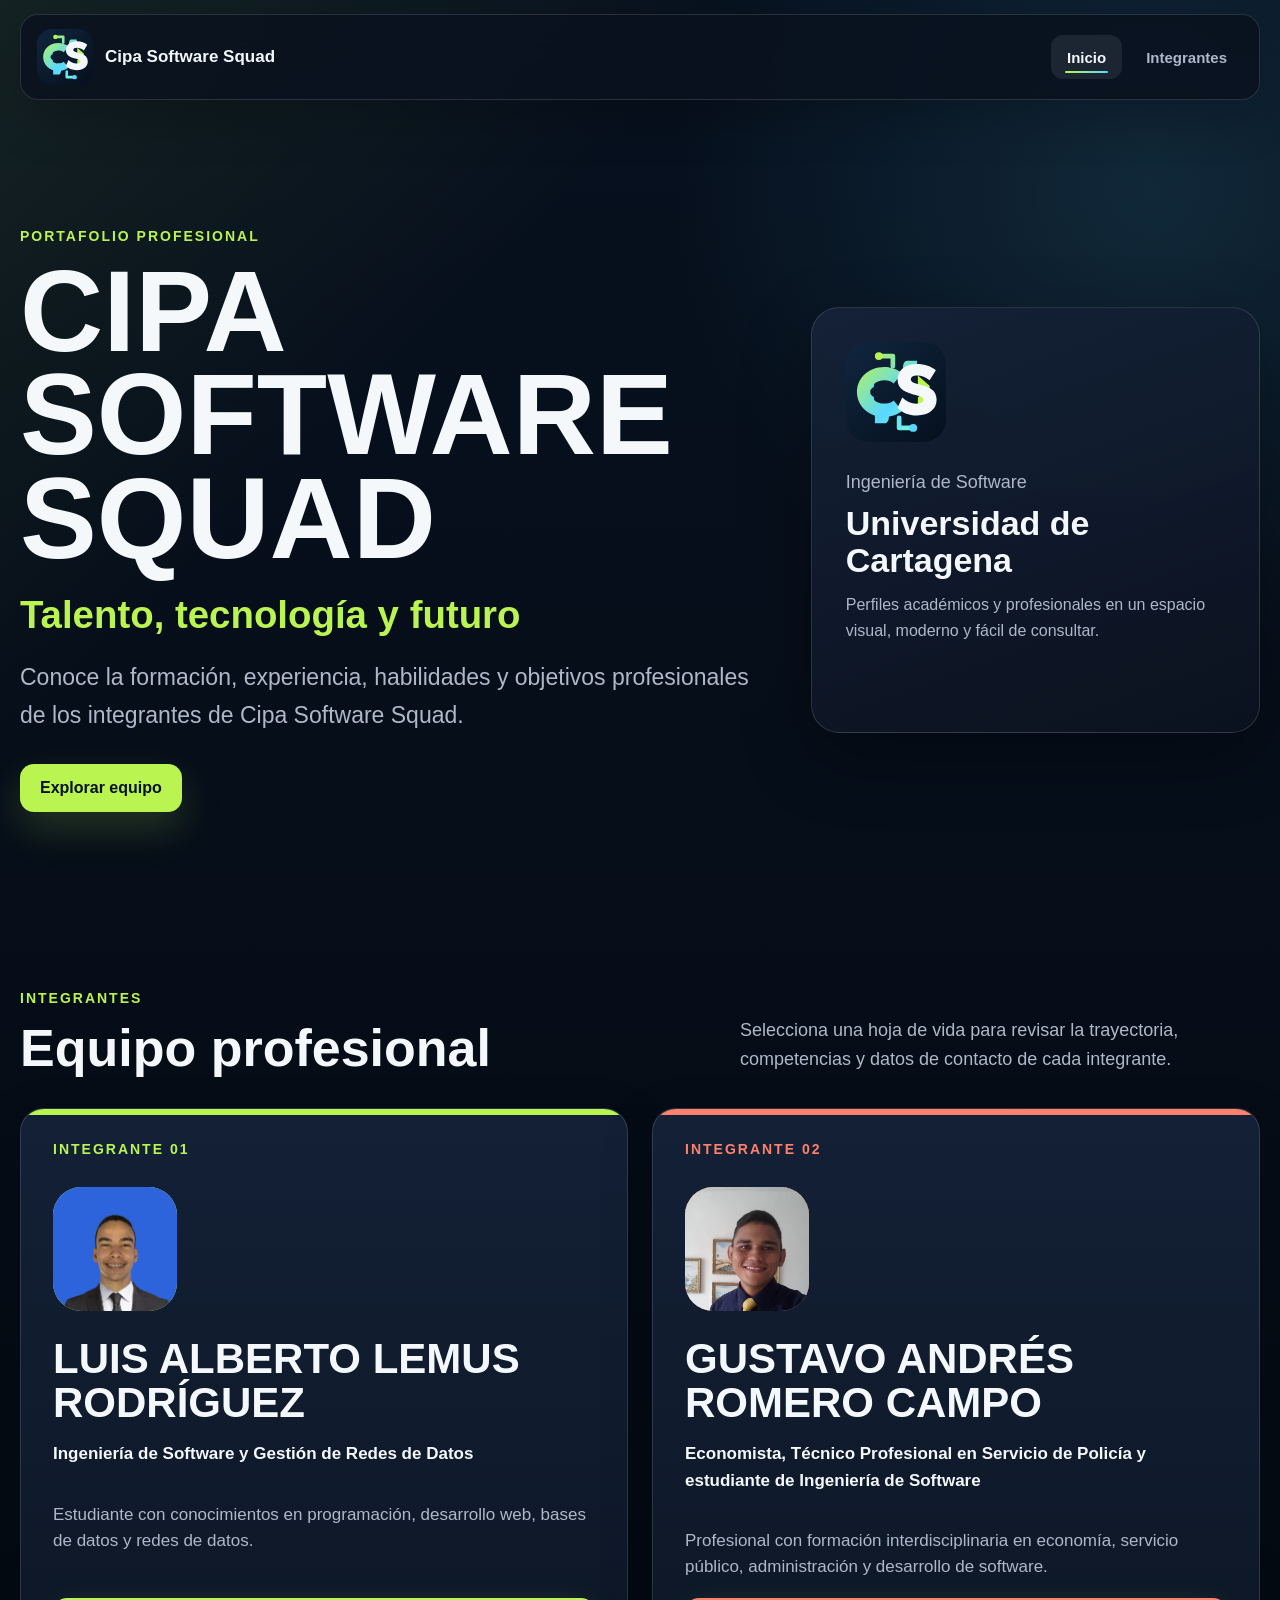
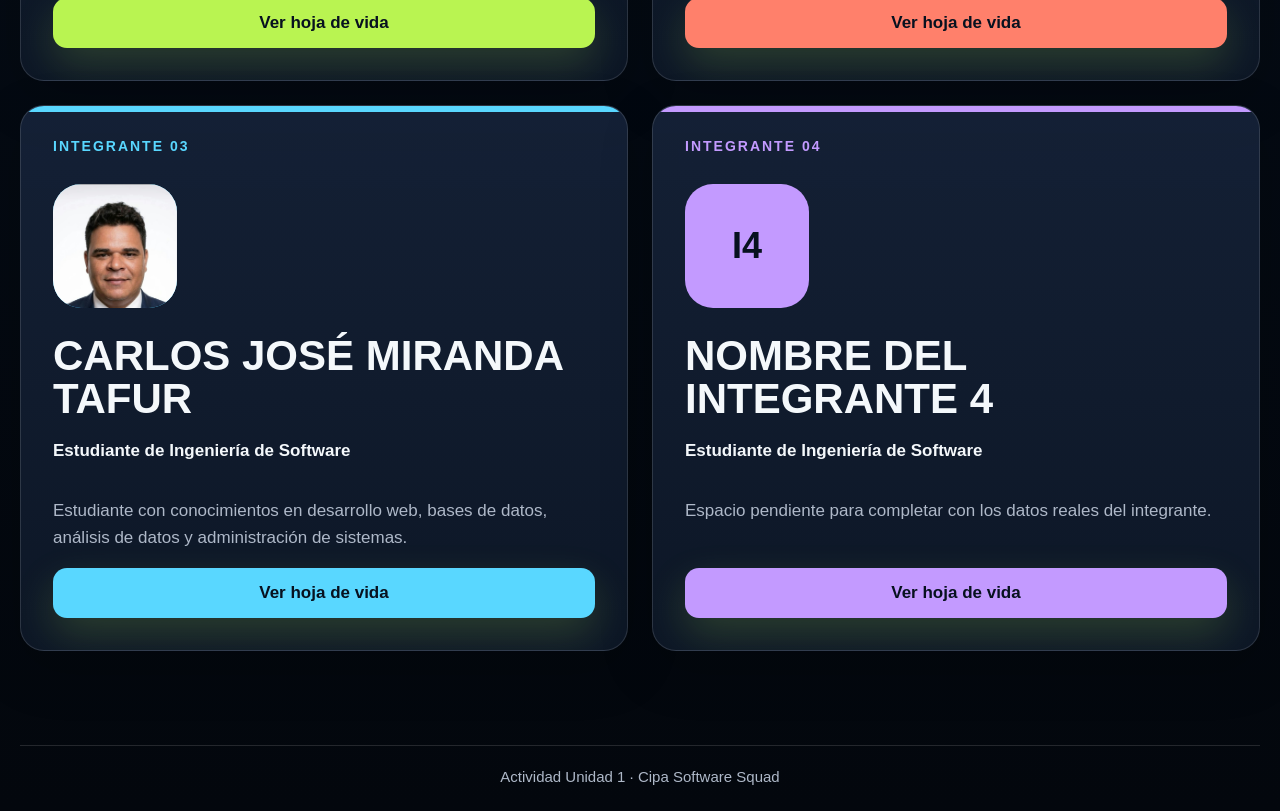
==== static-template/index.html @ 68f8f213 "Add files via upload" ====
<!DOCTYPE html>
<html lang="es">
<head>
  <meta charset="UTF-8">
  <meta name="viewport" content="width=device-width, initial-scale=1.0">
  <meta name="description" content="Portafolio profesional de Cipa Software Squad">
  <title>Cipa Software Squad | Hojas de vida</title>
  <link rel="icon" type="image/svg+xml" href="imagenes/logo-cipa-software-squad.svg">
  <link rel="stylesheet" href="css/estilos.css">
</head>
<body>
  <header class="encabezado">
    <a class="marca" href="#inicio" title="Ir al inicio"><img src="imagenes/logo-cipa-software-squad.svg" alt="Logo de Cipa Software Squad"> Cipa Software Squad</a>
    <button class="boton-menu" type="button" aria-label="Abrir menú" aria-expanded="false" aria-controls="menu-principal">
      <span></span><span></span><span></span>
    </button>
    <nav class="menu" id="menu-principal" aria-label="Navegacion principal">
      <a class="activo" href="#inicio">Inicio</a>
      <a href="#equipo">Integrantes</a>
    </nav>
  </header>

  <main class="contenedor">
    <section class="hero hero-equipo" id="inicio">
      <div class="hero-contenido revelar">
        <p class="sobrelinea">Portafolio profesional</p>
        <h1>CIPA SOFTWARE SQUAD</h1>
        <p class="subtitulo">Talento, tecnología y futuro</p>
        <p class="intro">
          Conoce la formación, experiencia, habilidades y objetivos profesionales de los integrantes de Cipa Software Squad.
        </p>
        <a class="boton boton-principal" href="#equipo">Explorar equipo</a>
      </div>
      <a class="hero-panel revelar" id="universidad" href="#equipo" aria-label="Conocer integrantes de Cipa Software Squad">
        <img class="logo-presentacion" src="imagenes/logo-cipa-software-squad.svg" alt="Logo de Cipa Software Squad">
        <div class="hero-panel-texto">
          <p>Ingeniería de Software</p>
          <strong>Universidad de Cartagena</strong>
          <span>Perfiles académicos y profesionales en un espacio visual, moderno y fácil de consultar.</span>
          <em>Conocer al equipo →</em>
        </div>
      </a>
    </section>

    <section class="equipo" id="equipo">
      <div class="titulo-seccion revelar">
        <div>
          <p class="sobrelinea">Integrantes</p>
          <h2>Equipo profesional</h2>
        </div>
        <p>Selecciona una hoja de vida para revisar la trayectoria, competencias y datos de contacto de cada integrante.</p>
      </div>

      <div class="rejilla">
        <article class="tarjeta revelar" style="--color:#b9f451">
          <span class="numero">Integrante 01</span>
          <div class="avatar"><img src="imagenes/luis-alberto-lemus.jpg" alt="Fotografía de Luis Alberto Lemus Rodríguez"></div>
          <h3>LUIS ALBERTO LEMUS RODRÍGUEZ</h3>
          <p class="formacion">Ingeniería de Software y Gestión de Redes de Datos</p>
          <p>Estudiante con conocimientos en programación, desarrollo web, bases de datos y redes de datos.</p>
          <a class="boton-tarjeta" href="integrante-1.html">Ver hoja de vida</a>
        </article>

        <article class="tarjeta revelar" style="--color:#ff806b">
          <span class="numero">Integrante 02</span>
          <div class="avatar"><img src="imagenes/gustavo-andres-romero-campo.jpg" alt="Fotografía de Gustavo Andrés Romero Campo"></div>
          <h3>GUSTAVO ANDRÉS ROMERO CAMPO</h3>
          <p class="formacion">Economista, Técnico Profesional en Servicio de Policía y estudiante de Ingeniería de Software</p>
          <p>Profesional con formación interdisciplinaria en economía, servicio público, administración y desarrollo de software.</p>
          <a class="boton-tarjeta" href="integrante-2.html">Ver hoja de vida</a>
        </article>

        <article class="tarjeta revelar" style="--color:#59d7ff">
          <span class="numero">Integrante 03</span>
          <div class="avatar"><img src="imagenes/carlos-jose-miranda-tafur.jpg" alt="Fotografía de Carlos José Miranda Tafur"></div>
          <h3>CARLOS JOSÉ MIRANDA TAFUR</h3>
          <p class="formacion">Estudiante de Ingeniería de Software</p>
          <p>Estudiante con conocimientos en desarrollo web, bases de datos, análisis de datos y administración de sistemas.</p>
          <a class="boton-tarjeta" href="integrantes/integrante-3/">Ver hoja de vida</a>
        </article>

        <article class="tarjeta revelar" style="--color:#c39aff">
          <span class="numero">Integrante 04</span>
          <div class="avatar">I4</div>
          <h3>NOMBRE DEL INTEGRANTE 4</h3>
          <p class="formacion">Estudiante de Ingeniería de Software</p>
          <p>Espacio pendiente para completar con los datos reales del integrante.</p>
          <a class="boton-tarjeta" href="integrante-4.html">Ver hoja de vida</a>
        </article>
      </div>
    </section>
  </main>

  <footer class="pie">Actividad Unidad 1 · Cipa Software Squad</footer>
  <script src="js/interacciones.js"></script>
</body>
</html>
---- static-template/css/estilos.css ----
:root {
  --fondo: #07111f;
  --fondo-profundo: #03070d;
  --panel: #101a2a;
  --panel-2: #152238;
  --texto: #f4f8fb;
  --muted: #aeb8c8;
  --linea: rgba(255, 255, 255, .13);
  --verde: #b9f451;
  --sombra: 0 24px 70px rgba(0, 0, 0, .32);
}

* { box-sizing: border-box; }
html { scroll-behavior: smooth; scroll-padding-top: 118px; }
body {
  margin: 0;
  color: var(--texto);
  background:
    linear-gradient(135deg, rgba(185, 244, 81, .08), transparent 34rem),
    radial-gradient(circle at 90% 8%, rgba(89, 215, 255, .12), transparent 30rem),
    linear-gradient(180deg, var(--fondo), var(--fondo-profundo));
  font-family: "Segoe UI", Arial, Helvetica, sans-serif;
  font-size: 16px;
}
body.menu-abierto { overflow: hidden; }

a { color: inherit; text-decoration: none; }
button { font: inherit; }
img { max-width: 100%; }

.encabezado {
  position: sticky;
  top: 14px;
  z-index: 20;
  width: min(1360px, calc(100% - 40px));
  margin: 14px auto 0;
  padding: 14px 16px;
  display: flex;
  align-items: center;
  justify-content: space-between;
  gap: 20px;
  background: rgba(10, 18, 31, .86);
  border: 1px solid var(--linea);
  border-radius: 18px;
  backdrop-filter: blur(18px);
  box-shadow: 0 18px 50px rgba(0, 0, 0, .2);
  transition: padding .25s ease, box-shadow .25s ease;
}
.encabezado.compacto { padding-block: 8px; box-shadow: 0 14px 42px rgba(0, 0, 0, .32); }

.marca {
  min-height: 48px;
  display: flex;
  align-items: center;
  gap: 12px;
  font-size: 17px;
  font-weight: 800;
  border-radius: 16px;
  transition: color .22s ease, transform .22s ease, filter .22s ease;
}

.marca img {
  width: 56px;
  height: 56px;
  flex: 0 0 auto;
  display: block;
  object-fit: contain;
  border-radius: 15px;
  transition: transform .24s ease, filter .24s ease;
}
.marca:hover,
.marca:focus-visible {
  color: var(--verde);
  outline: none;
  transform: rotate(-1deg);
}
.marca:hover img,
.marca:focus-visible img {
  transform: scale(1.08);
  filter: drop-shadow(0 0 12px rgba(185, 244, 81, .42)) drop-shadow(0 0 18px rgba(89, 215, 255, .26));
}

.boton-menu {
  width: 48px;
  height: 48px;
  display: none;
  place-items: center;
  padding: 0;
  color: var(--texto);
  background: rgba(255, 255, 255, .07);
  border: 1px solid var(--linea);
  border-radius: 14px;
  cursor: pointer;
}
.boton-menu span {
  grid-area: 1 / 1;
  width: 22px;
  height: 2px;
  background: currentColor;
  border-radius: 999px;
  transition: transform .22s ease, opacity .22s ease;
}
.boton-menu span:nth-child(1) { transform: translateY(-7px); }
.boton-menu span:nth-child(3) { transform: translateY(7px); }
.boton-menu[aria-expanded="true"] span:nth-child(1) { transform: rotate(45deg); }
.boton-menu[aria-expanded="true"] span:nth-child(2) { opacity: 0; }
.boton-menu[aria-expanded="true"] span:nth-child(3) { transform: rotate(-45deg); }
.boton-menu:focus-visible { outline: 3px solid rgba(89, 215, 255, .75); outline-offset: 3px; }

.menu { display: flex; flex-wrap: wrap; gap: 8px; align-items: center; }
.menu a {
  position: relative;
  min-height: 44px;
  padding: 12px 16px;
  display: inline-flex;
  align-items: center;
  color: var(--muted);
  border-radius: 12px;
  font-size: 15px;
  font-weight: 700;
  transition: color .22s ease, background .22s ease;
}
.menu a:hover,
.menu a.activo { color: var(--texto); background: rgba(255, 255, 255, .08); }
.menu a::after {
  content: "";
  position: absolute;
  left: 14px;
  right: 14px;
  bottom: 6px;
  height: 2px;
  border-radius: 999px;
  background: linear-gradient(90deg, var(--verde), #59d7ff);
  transform: scaleX(0);
  transform-origin: left;
  transition: transform .22s ease;
}
.menu a:hover::after,
.menu a.activo::after { transform: scaleX(1); }
.menu a:focus-visible { outline: 3px solid rgba(89, 215, 255, .75); outline-offset: 3px; }
.menu a.descarga {
  color: #07111f;
  background: var(--verde);
  box-shadow: 0 12px 28px rgba(185, 244, 81, .16);
}
.menu a.descarga::after { display: none; }

.contenedor {
  width: min(1380px, calc(100% - 40px));
  margin: 0 auto;
}

.hero {
  min-height: calc(100vh - 82px);
  display: grid;
  grid-template-columns: minmax(0, 1.25fr) minmax(320px, .75fr);
  align-items: center;
  gap: 42px;
  padding: 76px 0 54px;
}

.hero-contenido { max-width: 920px; }
.sobrelinea {
  margin: 0 0 16px;
  color: var(--color, var(--verde));
  font-size: 14px;
  font-weight: 800;
  letter-spacing: 2px;
  text-transform: uppercase;
}

h1, h2, h3, p { overflow-wrap: anywhere; }
h1 {
  margin: 0;
  font-size: clamp(54px, 9vw, 118px);
  line-height: .9;
  letter-spacing: 0;
}

.subtitulo {
  margin: 22px 0 0;
  color: var(--verde);
  font-size: clamp(26px, 3vw, 44px);
  font-weight: 800;
}

.intro {
  max-width: 780px;
  margin: 22px 0 30px;
  color: var(--muted);
  font-size: clamp(18px, 2vw, 23px);
  line-height: 1.65;
}

.boton,
.boton-tarjeta,
.boton-nav {
  min-height: 48px;
  display: inline-flex;
  align-items: center;
  justify-content: center;
  gap: 8px;
  border: 0;
  border-radius: 14px;
  cursor: pointer;
  font-weight: 800;
  transition: transform .22s ease, box-shadow .22s ease, background .22s ease, border-color .22s ease;
}

.boton-principal,
.boton-tarjeta {
  color: #07111f;
  background: var(--color, var(--verde));
  box-shadow: 0 16px 40px rgba(185, 244, 81, .18);
}

.boton { padding: 13px 20px; font-size: 16px; }
.boton-secundario {
  color: var(--texto);
  background: rgba(255, 255, 255, .07);
  border: 1px solid var(--linea);
}

.boton.deshabilitado {
  cursor: not-allowed;
  opacity: .58;
  box-shadow: none;
}

.boton:hover,
.boton-tarjeta:hover,
.boton-nav:hover { transform: translateY(-2px); box-shadow: 0 18px 42px rgba(0, 0, 0, .25); }

.boton.deshabilitado:hover { transform: none; box-shadow: none; }

.hero-panel {
  position: relative;
  min-height: 420px;
  padding: 34px;
  display: flex;
  flex-direction: column;
  justify-content: space-between;
  gap: 30px;
  overflow: hidden;
  background: linear-gradient(160deg, rgba(21, 34, 56, .94), rgba(11, 18, 31, .98));
  border: 1px solid var(--linea);
  border-radius: 28px;
  box-shadow: var(--sombra);
  transition: transform .28s ease, box-shadow .28s ease, border-color .28s ease;
}
.hero-panel::before {
  content: "";
  position: absolute;
  inset: -1px;
  padding: 1px;
  border-radius: inherit;
  background: linear-gradient(135deg, var(--verde), #59d7ff);
  opacity: 0;
  pointer-events: none;
  -webkit-mask: linear-gradient(#000 0 0) content-box, linear-gradient(#000 0 0);
  -webkit-mask-composite: xor;
  mask-composite: exclude;
  transition: opacity .25s ease;
}
.hero-panel::after {
  content: "";
  position: absolute;
  left: var(--brillo-x, 50%);
  top: var(--brillo-y, 30%);
  width: 190px;
  height: 190px;
  background: radial-gradient(circle, rgba(89, 215, 255, .22), rgba(185, 244, 81, .09), transparent 68%);
  transform: translate(-50%, -50%);
  opacity: 0;
  pointer-events: none;
  transition: opacity .2s ease;
}
.hero-panel:hover,
.hero-panel:focus-visible {
  transform: translateY(-8px);
  border-color: rgba(89, 215, 255, .45);
  box-shadow: 0 34px 86px rgba(0, 0, 0, .38);
  outline: none;
}
.hero-panel:hover::before,
.hero-panel:focus-visible::before,
.hero-panel:hover::after,
.hero-panel:focus-visible::after { opacity: 1; }
.hero-panel:active { transform: translateY(-2px) scale(.985); }
.hero-panel > * { position: relative; z-index: 1; }
.hero-panel:hover .logo-presentacion,
.hero-panel:focus-visible .logo-presentacion {
  transform: scale(1.08);
  filter: drop-shadow(0 0 12px rgba(185, 244, 81, .35)) drop-shadow(0 0 18px rgba(89, 215, 255, .25));
}
.hero-panel:hover strong,
.hero-panel:focus-visible strong { color: var(--verde); }
.hero-panel em {
  width: fit-content;
  margin-top: 4px;
  padding: 10px 13px;
  color: #07111f;
  background: linear-gradient(90deg, var(--verde), #59d7ff);
  border-radius: 999px;
  font-style: normal;
  font-weight: 900;
  opacity: 0;
  transform: translateY(8px);
  transition: opacity .22s ease, transform .22s ease;
}
.hero-panel:hover em,
.hero-panel:focus-visible em {
  opacity: 1;
  transform: translateY(0);
}

.logo-presentacion {
  width: clamp(82px, 8vw, 100px);
  height: clamp(82px, 8vw, 100px);
  display: block;
  object-fit: contain;
  border-radius: 22px;
  transition: transform .24s ease, filter .24s ease;
}

.hero-panel-texto { display: grid; gap: 12px; }
.hero-panel p { margin: 0; color: var(--muted); font-size: 18px; }
.hero-panel strong { font-size: 34px; line-height: 1.1; transition: color .22s ease; }
.hero-panel span { color: var(--muted); line-height: 1.65; }

.equipo { padding: 72px 0 94px; }
.titulo-seccion {
  margin-bottom: 34px;
  display: flex;
  align-items: end;
  justify-content: space-between;
  gap: 28px;
}
.titulo-seccion h2,
.panel h2 {
  margin: 0;
  font-size: clamp(32px, 4.4vw, 52px);
  line-height: 1;
  letter-spacing: 0;
}
.titulo-seccion > p {
  max-width: 520px;
  margin: 0;
  color: var(--muted);
  font-size: 18px;
  line-height: 1.6;
}

.rejilla {
  display: grid;
  grid-template-columns: repeat(2, minmax(0, 1fr));
  gap: 24px;
}

.tarjeta {
  --color: var(--verde);
  position: relative;
  min-height: 470px;
  padding: 32px;
  display: flex;
  flex-direction: column;
  overflow: hidden;
  background: linear-gradient(180deg, rgba(21, 34, 56, .94), rgba(13, 23, 39, .98));
  border: 1px solid var(--linea);
  border-radius: 24px;
  box-shadow: 0 18px 54px rgba(0, 0, 0, .18);
  transition: transform .28s ease, border-color .28s ease, box-shadow .28s ease;
}
.tarjeta:hover {
  transform: translateY(-8px);
  border-color: color-mix(in srgb, var(--color) 70%, white 10%);
  box-shadow: 0 28px 70px rgba(0, 0, 0, .3);
}
.tarjeta::before {
  content: "";
  position: absolute;
  inset: 0 0 auto;
  height: 6px;
  background: var(--color);
}
.numero {
  color: var(--color);
  font-size: 14px;
  font-weight: 800;
  letter-spacing: 2px;
  text-transform: uppercase;
}
.avatar {
  width: 124px;
  height: 124px;
  margin: 30px 0 26px;
  display: grid;
  place-items: center;
  flex: 0 0 auto;
  color: #07111f;
  background: var(--color);
  border-radius: 28px;
  font-size: 36px;
  font-weight: 900;
  overflow: hidden;
}
.avatar img { width: 100%; height: 100%; object-fit: cover; object-position: center top; }
.tarjeta h3 { margin: 0; font-size: clamp(29px, 3.4vw, 42px); line-height: 1.04; }
.tarjeta p { color: var(--muted); font-size: 17px; line-height: 1.55; }
.tarjeta .formacion { color: var(--texto); font-weight: 800; }
.boton-tarjeta {
  width: 100%;
  margin-top: auto;
  padding: 15px 20px;
  font-size: 17px;
}

.perfil-hero {
  min-height: 640px;
  display: grid;
  grid-template-columns: minmax(280px, .52fr) minmax(0, 1fr);
  align-items: center;
  gap: 60px;
  padding: 64px 0 36px;
}
.foto {
  margin: 0;
  padding: 12px;
  background: var(--panel);
  border: 1px solid var(--linea);
  border-radius: 30px;
  box-shadow: 18px 18px 0 color-mix(in srgb, var(--color) 72%, transparent);
}
.foto img {
  width: 100%;
  aspect-ratio: 4 / 5;
  display: block;
  object-fit: cover;
  object-position: center top;
  border-radius: 22px;
}
.volver {
  margin-bottom: 24px;
  display: inline-flex;
  color: var(--muted);
  font-size: 15px;
  font-weight: 800;
}
.perfil-info h1 { font-size: clamp(44px, 7vw, 86px); }
.cargo {
  margin: 22px 0;
  color: var(--color);
  font-size: clamp(20px, 2vw, 28px);
  font-weight: 800;
  line-height: 1.35;
}
.frase-perfil {
  margin: -6px 0 18px;
  color: var(--muted);
  font-size: 20px;
  font-weight: 800;
}
.contacto,
.datos-rapidos {
  display: flex;
  flex-wrap: wrap;
  gap: 10px;
  margin-top: 18px;
}
.contacto span,
.contacto a,
.datos-rapidos span {
  min-height: 42px;
  padding: 10px 13px;
  display: inline-flex;
  align-items: center;
  color: var(--muted);
  border: 1px solid var(--linea);
  border-radius: 999px;
  font-size: 15px;
}
.acciones-contacto {
  display: flex;
  flex-wrap: wrap;
  gap: 12px;
  margin-top: 26px;
}

.nav-secciones {
  position: sticky;
  top: 96px;
  z-index: 15;
  margin: 12px 0 28px;
  padding: 10px;
  display: flex;
  gap: 8px;
  overflow-x: auto;
  background: rgba(10, 18, 31, .88);
  border: 1px solid var(--linea);
  border-radius: 18px;
  backdrop-filter: blur(16px);
}
.nav-secciones a {
  min-height: 42px;
  padding: 10px 14px;
  display: inline-flex;
  align-items: center;
  white-space: nowrap;
  color: var(--muted);
  border-radius: 12px;
  font-size: 15px;
  font-weight: 800;
}
.nav-secciones a:hover,
.nav-secciones a.activo {
  color: #07111f;
  background: var(--color);
}

.secciones {
  display: grid;
  grid-template-columns: repeat(2, minmax(0, 1fr));
  gap: 22px;
  padding-bottom: 80px;
}
.panel {
  min-height: 300px;
  padding: 32px;
  background: rgba(16, 26, 42, .94);
  border: 1px solid var(--linea);
  border-radius: 22px;
  box-shadow: 0 18px 50px rgba(0, 0, 0, .14);
}
.panel-ancho { grid-column: 1 / -1; }
.panel h2 { margin-bottom: 24px; }
.panel h3 {
  margin: 22px 0 8px;
  color: var(--texto);
  font-size: 21px;
}
.panel p,
.panel li {
  color: var(--muted);
  font-size: 16px;
  line-height: 1.72;
}
.panel ul { padding-left: 20px; }
.panel hr {
  margin: 26px 0;
  border: 0;
  border-top: 1px solid var(--linea);
}

.lista-tecnica {
  display: grid;
  grid-template-columns: repeat(2, minmax(0, 1fr));
  gap: 12px;
  padding: 0;
  list-style: none;
}
.lista-tecnica li {
  padding: 14px;
  display: flex;
  align-items: center;
  justify-content: space-between;
  gap: 14px;
  background: rgba(255, 255, 255, .045);
  border: 1px solid var(--linea);
  border-radius: 14px;
}
.lista-tecnica li span { color: var(--texto); font-weight: 800; }
.lista-tecnica small {
  padding: 6px 9px;
  white-space: nowrap;
  color: #07111f;
  background: var(--color);
  border-radius: 999px;
  font-size: 12px;
  font-weight: 900;
}

.lista-personal {
  display: flex;
  flex-wrap: wrap;
  gap: 10px;
  padding: 0;
  list-style: none;
}
.lista-personal li {
  padding: 11px 14px;
  color: var(--texto);
  background: rgba(255, 255, 255, .06);
  border: 1px solid var(--linea);
  border-radius: 999px;
  font-weight: 700;
}

.grupo-desplegable {
  margin-top: 14px;
  background: rgba(255, 255, 255, .045);
  border: 1px solid var(--linea);
  border-radius: 16px;
  overflow: hidden;
}
.grupo-desplegable summary {
  min-height: 54px;
  padding: 16px 18px;
  color: var(--texto);
  cursor: pointer;
  font-size: 18px;
  font-weight: 900;
}
.grupo-desplegable ul {
  margin: 0;
  padding: 0 24px 20px 38px;
}

.grupos-habilidades {
  display: grid;
  grid-template-columns: repeat(2, minmax(0, 1fr));
  gap: 16px;
}
.grupos-habilidades section {
  padding: 20px;
  background: rgba(255, 255, 255, .045);
  border: 1px solid var(--linea);
  border-radius: 16px;
}
.grupos-habilidades h3 { margin-top: 0; color: var(--color); }
.grupos-habilidades ul { margin: 0; padding-left: 18px; }
.grupos-habilidades.una-columna { grid-template-columns: 1fr; }
.disponibilidad {
  margin-top: 18px;
  padding: 18px;
  color: #07111f !important;
  background: var(--color);
  border-radius: 16px;
}
.disponibilidad strong { color: #07111f; }

.pie {
  width: min(1380px, calc(100% - 40px));
  margin: 0 auto 26px;
  padding-top: 22px;
  color: var(--muted);
  border-top: 1px solid var(--linea);
  font-size: 15px;
  text-align: center;
}
.navegacion-perfiles {
  display: grid;
  grid-template-columns: 1fr auto 1fr;
  gap: 12px;
  text-align: initial;
}
.boton-nav {
  min-height: 58px;
  padding: 13px 18px;
  color: var(--texto);
  background: rgba(255, 255, 255, .06);
  border: 1px solid var(--linea);
}
.boton-nav span {
  color: var(--muted);
  font-size: 14px;
  font-weight: 700;
}
.boton-nav:last-child { text-align: right; }
.boton-equipo {
  color: #07111f;
  background: var(--verde);
  border-color: var(--verde);
}

.volver-arriba {
  position: fixed;
  right: 22px;
  bottom: 22px;
  z-index: 30;
  width: 52px;
  height: 52px;
  display: grid;
  place-items: center;
  color: #07111f;
  background: var(--verde);
  border: 0;
  border-radius: 16px;
  box-shadow: 0 18px 42px rgba(0, 0, 0, .3);
  cursor: pointer;
  opacity: 0;
  pointer-events: none;
  transform: translateY(14px);
  transition: opacity .25s ease, transform .25s ease;
  font-size: 24px;
  font-weight: 900;
}
.volver-arriba.visible {
  opacity: 1;
  pointer-events: auto;
  transform: translateY(0);
}
.toast {
  position: fixed;
  left: 50%;
  bottom: 28px;
  z-index: 40;
  padding: 12px 16px;
  color: #07111f;
  background: var(--verde);
  border-radius: 999px;
  box-shadow: 0 18px 42px rgba(0, 0, 0, .3);
  font-weight: 900;
  opacity: 0;
  pointer-events: none;
  transform: translate(-50%, 12px);
  transition: opacity .2s ease, transform .2s ease;
}
.toast.visible {
  opacity: 1;
  transform: translate(-50%, 0);
}

.revelar {
  opacity: 0;
  transform: translateY(22px);
}
.revelar.visible {
  opacity: 1;
  transform: translateY(0);
  transition: opacity .6s ease, transform .6s ease;
}

@media (max-width: 940px) {
  .hero,
  .perfil-hero { grid-template-columns: 1fr; min-height: auto; }
  .hero-panel { min-height: 300px; }
  .foto { width: min(430px, 88%); }
  .rejilla,
  .secciones { grid-template-columns: 1fr; }
  .navegacion-perfiles { grid-template-columns: 1fr; }
  .boton-nav,
  .boton-nav:last-child { justify-content: center; text-align: center; }
}

@media (max-width: 620px) {
  .encabezado,
  .contenedor,
  .pie { width: calc(100% - 24px); }
  .encabezado {
    top: 8px;
    align-items: center;
    flex-direction: row;
    flex-wrap: wrap;
  }
  .boton-menu { display: grid; margin-left: auto; }
  .menu {
    width: 100%;
    max-height: 0;
    padding: 0;
    display: grid;
    grid-template-columns: 1fr;
    overflow: hidden;
    opacity: 0;
    pointer-events: none;
    transition: max-height .26s ease, opacity .22s ease, padding .22s ease;
  }
  .encabezado.menu-visible .menu {
    max-height: 330px;
    padding-top: 10px;
    opacity: 1;
    pointer-events: auto;
  }
  .menu a {
    width: 100%;
    min-height: 52px;
    justify-content: center;
    font-size: 16px;
  }
  .nav-secciones { width: 100%; overflow-x: auto; }
  .hero { padding-top: 52px; }
  h1 { font-size: clamp(42px, 16vw, 62px); }
  .titulo-seccion { align-items: flex-start; flex-direction: column; }
  .tarjeta,
  .panel { padding: 28px; }
  .avatar { width: 104px; height: 104px; }
  .marca img { width: 48px; height: 48px; }
  .lista-tecnica,
  .grupos-habilidades { grid-template-columns: 1fr; }
  .lista-tecnica li { align-items: flex-start; flex-direction: column; }
  .contacto a,
  .contacto span { max-width: 100%; }
  .acciones-contacto { flex-direction: column; }
  .boton { width: 100%; }
  .nav-secciones { top: 10px; }
}

@media (prefers-reduced-motion: reduce) {
  *,
  *::before,
  *::after {
    animation-duration: .01ms !important;
    animation-iteration-count: 1 !important;
    scroll-behavior: auto !important;
    transition-duration: .01ms !important;
  }
}
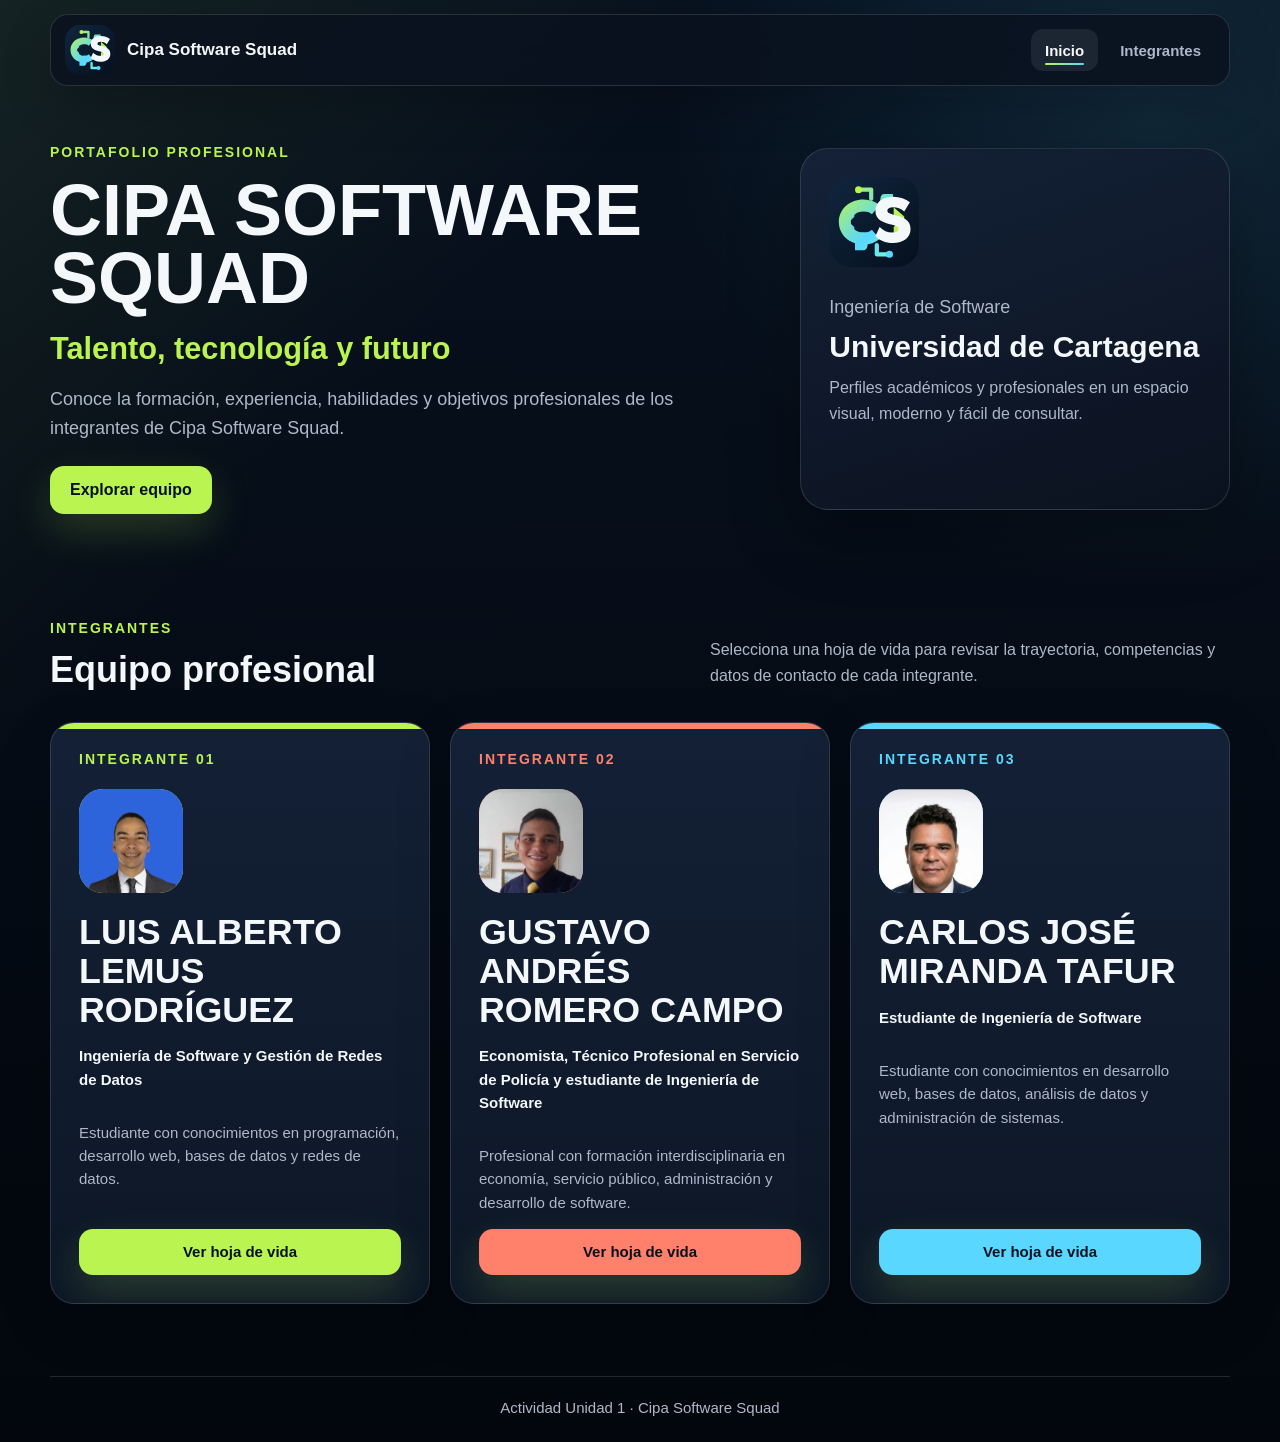
==== commit dd1202c2: "Add files via upload" ====
--- a/static-template/index.html
+++ b/static-template/index.html
@@ -79,14 +79,6 @@
           <a class="boton-tarjeta" href="integrantes/integrante-3/">Ver hoja de vida</a>
         </article>
 
-        <article class="tarjeta revelar" style="--color:#c39aff">
-          <span class="numero">Integrante 04</span>
-          <div class="avatar">I4</div>
-          <h3>NOMBRE DEL INTEGRANTE 4</h3>
-          <p class="formacion">Estudiante de Ingeniería de Software</p>
-          <p>Espacio pendiente para completar con los datos reales del integrante.</p>
-          <a class="boton-tarjeta" href="integrante-4.html">Ver hoja de vida</a>
-        </article>
       </div>
     </section>
   </main>
--- a/static-template/css/estilos.css
+++ b/static-template/css/estilos.css
@@ -11,7 +11,7 @@
 }
 
 * { box-sizing: border-box; }
-html { scroll-behavior: smooth; scroll-padding-top: 118px; }
+html { scroll-behavior: smooth; scroll-padding-top: 84px; }
 body {
   margin: 0;
   color: var(--texto);
@@ -29,12 +29,11 @@
 img { max-width: 100%; }
 
 .encabezado {
-  position: sticky;
-  top: 14px;
+  position: relative;
   z-index: 20;
-  width: min(1360px, calc(100% - 40px));
+  width: min(1180px, calc(100% - 40px));
   margin: 14px auto 0;
-  padding: 14px 16px;
+  padding: 10px 14px;
   display: flex;
   align-items: center;
   justify-content: space-between;
@@ -44,9 +43,7 @@
   border-radius: 18px;
   backdrop-filter: blur(18px);
   box-shadow: 0 18px 50px rgba(0, 0, 0, .2);
-  transition: padding .25s ease, box-shadow .25s ease;
-}
-.encabezado.compacto { padding-block: 8px; box-shadow: 0 14px 42px rgba(0, 0, 0, .32); }
+}
 
 .marca {
   min-height: 48px;
@@ -60,8 +57,8 @@
 }
 
 .marca img {
-  width: 56px;
-  height: 56px;
+  width: 50px;
+  height: 50px;
   flex: 0 0 auto;
   display: block;
   object-fit: contain;
@@ -110,8 +107,8 @@
 .menu { display: flex; flex-wrap: wrap; gap: 8px; align-items: center; }
 .menu a {
   position: relative;
-  min-height: 44px;
-  padding: 12px 16px;
+  min-height: 42px;
+  padding: 10px 14px;
   display: inline-flex;
   align-items: center;
   color: var(--muted);
@@ -146,20 +143,20 @@
 .menu a.descarga::after { display: none; }
 
 .contenedor {
-  width: min(1380px, calc(100% - 40px));
-  margin: 0 auto;
+  width: min(1180px, calc(100% - 40px));
+  margin-inline: auto;
 }
 
 .hero {
-  min-height: calc(100vh - 82px);
+  min-height: auto;
   display: grid;
   grid-template-columns: minmax(0, 1.25fr) minmax(320px, .75fr);
   align-items: center;
-  gap: 42px;
-  padding: 76px 0 54px;
-}
-
-.hero-contenido { max-width: 920px; }
+  gap: 34px;
+  padding: 58px 0 46px;
+}
+
+.hero-contenido { max-width: 760px; }
 .sobrelinea {
   margin: 0 0 16px;
   color: var(--color, var(--verde));
@@ -172,24 +169,24 @@
 h1, h2, h3, p { overflow-wrap: anywhere; }
 h1 {
   margin: 0;
-  font-size: clamp(54px, 9vw, 118px);
-  line-height: .9;
+  font-size: clamp(46px, 6vw, 72px);
+  line-height: .95;
   letter-spacing: 0;
 }
 
 .subtitulo {
-  margin: 22px 0 0;
+  margin: 18px 0 0;
   color: var(--verde);
-  font-size: clamp(26px, 3vw, 44px);
+  font-size: clamp(22px, 2.4vw, 34px);
   font-weight: 800;
 }
 
 .intro {
-  max-width: 780px;
-  margin: 22px 0 30px;
-  color: var(--muted);
-  font-size: clamp(18px, 2vw, 23px);
-  line-height: 1.65;
+  max-width: 680px;
+  margin: 18px 0 24px;
+  color: var(--muted);
+  font-size: clamp(16px, 1.6vw, 18px);
+  line-height: 1.6;
 }
 
 .boton,
@@ -235,8 +232,8 @@
 
 .hero-panel {
   position: relative;
-  min-height: 420px;
-  padding: 34px;
+  min-height: 340px;
+  padding: 28px;
   display: flex;
   flex-direction: column;
   justify-content: space-between;
@@ -315,8 +312,8 @@
 }
 
 .logo-presentacion {
-  width: clamp(82px, 8vw, 100px);
-  height: clamp(82px, 8vw, 100px);
+  width: clamp(78px, 7vw, 92px);
+  height: clamp(78px, 7vw, 92px);
   display: block;
   object-fit: contain;
   border-radius: 22px;
@@ -325,10 +322,10 @@
 
 .hero-panel-texto { display: grid; gap: 12px; }
 .hero-panel p { margin: 0; color: var(--muted); font-size: 18px; }
-.hero-panel strong { font-size: 34px; line-height: 1.1; transition: color .22s ease; }
+.hero-panel strong { font-size: 30px; line-height: 1.1; transition: color .22s ease; }
 .hero-panel span { color: var(--muted); line-height: 1.65; }
 
-.equipo { padding: 72px 0 94px; }
+.equipo { padding: 60px 0 72px; }
 .titulo-seccion {
   margin-bottom: 34px;
   display: flex;
@@ -339,7 +336,7 @@
 .titulo-seccion h2,
 .panel h2 {
   margin: 0;
-  font-size: clamp(32px, 4.4vw, 52px);
+  font-size: clamp(28px, 3.3vw, 36px);
   line-height: 1;
   letter-spacing: 0;
 }
@@ -347,21 +344,21 @@
   max-width: 520px;
   margin: 0;
   color: var(--muted);
-  font-size: 18px;
+  font-size: 16px;
   line-height: 1.6;
 }
 
 .rejilla {
   display: grid;
-  grid-template-columns: repeat(2, minmax(0, 1fr));
-  gap: 24px;
+  grid-template-columns: repeat(3, minmax(0, 1fr));
+  gap: 20px;
 }
 
 .tarjeta {
   --color: var(--verde);
   position: relative;
-  min-height: 470px;
-  padding: 32px;
+  min-height: 425px;
+  padding: 28px;
   display: flex;
   flex-direction: column;
   overflow: hidden;
@@ -391,39 +388,41 @@
   text-transform: uppercase;
 }
 .avatar {
-  width: 124px;
-  height: 124px;
-  margin: 30px 0 26px;
+  width: 104px;
+  height: 104px;
+  margin: 22px 0 20px;
   display: grid;
   place-items: center;
   flex: 0 0 auto;
   color: #07111f;
   background: var(--color);
-  border-radius: 28px;
-  font-size: 36px;
+  border-radius: 24px;
+  font-size: 32px;
   font-weight: 900;
   overflow: hidden;
 }
 .avatar img { width: 100%; height: 100%; object-fit: cover; object-position: center top; }
-.tarjeta h3 { margin: 0; font-size: clamp(29px, 3.4vw, 42px); line-height: 1.04; }
-.tarjeta p { color: var(--muted); font-size: 17px; line-height: 1.55; }
+.tarjeta h3 { margin: 0; font-size: clamp(30px, 2.8vw, 38px); line-height: 1.08; }
+.tarjeta p { color: var(--muted); font-size: 15px; line-height: 1.55; }
 .tarjeta .formacion { color: var(--texto); font-weight: 800; }
 .boton-tarjeta {
   width: 100%;
   margin-top: auto;
-  padding: 15px 20px;
-  font-size: 17px;
+  min-height: 46px;
+  padding: 12px 16px;
+  font-size: 15px;
 }
 
 .perfil-hero {
-  min-height: 640px;
+  min-height: auto;
   display: grid;
-  grid-template-columns: minmax(280px, .52fr) minmax(0, 1fr);
+  grid-template-columns: minmax(260px, 340px) minmax(0, 1fr);
   align-items: center;
-  gap: 60px;
-  padding: 64px 0 36px;
+  gap: 46px;
+  padding: 52px 0 34px;
 }
 .foto {
+  max-width: 360px;
   margin: 0;
   padding: 12px;
   background: var(--panel);
@@ -446,18 +445,18 @@
   font-size: 15px;
   font-weight: 800;
 }
-.perfil-info h1 { font-size: clamp(44px, 7vw, 86px); }
+.perfil-info h1 { font-size: clamp(42px, 5vw, 68px); }
 .cargo {
-  margin: 22px 0;
+  margin: 18px 0;
   color: var(--color);
-  font-size: clamp(20px, 2vw, 28px);
+  font-size: clamp(18px, 1.8vw, 23px);
   font-weight: 800;
   line-height: 1.35;
 }
 .frase-perfil {
   margin: -6px 0 18px;
   color: var(--muted);
-  font-size: 20px;
+  font-size: 17px;
   font-weight: 800;
 }
 .contacto,
@@ -487,11 +486,12 @@
 }
 
 .nav-secciones {
-  position: sticky;
-  top: 96px;
-  z-index: 15;
-  margin: 12px 0 28px;
-  padding: 10px;
+  position: relative;
+  z-index: 1;
+  width: min(1180px, calc(100% - 40px));
+  margin: 10px 0 24px;
+  margin-inline: auto;
+  padding: 8px 10px;
   display: flex;
   gap: 8px;
   overflow-x: auto;
@@ -501,14 +501,14 @@
   backdrop-filter: blur(16px);
 }
 .nav-secciones a {
-  min-height: 42px;
-  padding: 10px 14px;
+  min-height: 40px;
+  padding: 9px 12px;
   display: inline-flex;
   align-items: center;
   white-space: nowrap;
   color: var(--muted);
   border-radius: 12px;
-  font-size: 15px;
+  font-size: 14px;
   font-weight: 800;
 }
 .nav-secciones a:hover,
@@ -520,12 +520,12 @@
 .secciones {
   display: grid;
   grid-template-columns: repeat(2, minmax(0, 1fr));
-  gap: 22px;
-  padding-bottom: 80px;
+  gap: 20px;
+  padding-bottom: 68px;
 }
 .panel {
-  min-height: 300px;
-  padding: 32px;
+  min-height: 260px;
+  padding: 28px;
   background: rgba(16, 26, 42, .94);
   border: 1px solid var(--linea);
   border-radius: 22px;
@@ -639,7 +639,7 @@
 .disponibilidad strong { color: #07111f; }
 
 .pie {
-  width: min(1380px, calc(100% - 40px));
+  width: min(1180px, calc(100% - 40px));
   margin: 0 auto 26px;
   padding-top: 22px;
   color: var(--muted);
@@ -733,9 +733,8 @@
 @media (max-width: 940px) {
   .hero,
   .perfil-hero { grid-template-columns: 1fr; min-height: auto; }
-  .hero-panel { min-height: 300px; }
-  .foto { width: min(430px, 88%); }
-  .rejilla,
+  .hero-panel { min-height: 280px; }
+  .foto { width: min(340px, 88%); }
   .secciones { grid-template-columns: 1fr; }
   .navegacion-perfiles { grid-template-columns: 1fr; }
   .boton-nav,
@@ -747,7 +746,6 @@
   .contenedor,
   .pie { width: calc(100% - 24px); }
   .encabezado {
-    top: 8px;
     align-items: center;
     flex-direction: row;
     flex-wrap: wrap;
@@ -776,13 +774,21 @@
     justify-content: center;
     font-size: 16px;
   }
-  .nav-secciones { width: 100%; overflow-x: auto; }
+  .rejilla { grid-template-columns: 1fr; }
+  .nav-secciones {
+    width: 100%;
+    overflow-x: auto;
+  }
   .hero { padding-top: 52px; }
-  h1 { font-size: clamp(42px, 16vw, 62px); }
+  h1 { font-size: clamp(38px, 12vw, 54px); }
+  .perfil-info h1 { font-size: clamp(34px, 11vw, 52px); }
   .titulo-seccion { align-items: flex-start; flex-direction: column; }
   .tarjeta,
-  .panel { padding: 28px; }
-  .avatar { width: 104px; height: 104px; }
+  .panel { padding: 24px; }
+  .tarjeta { min-height: 400px; }
+  .avatar { width: 92px; height: 92px; margin: 18px 0 18px; }
+  .tarjeta h3 { font-size: clamp(25px, 8vw, 31px); }
+  .tarjeta p { font-size: 14px; }
   .marca img { width: 48px; height: 48px; }
   .lista-tecnica,
   .grupos-habilidades { grid-template-columns: 1fr; }
@@ -791,7 +797,10 @@
   .contacto span { max-width: 100%; }
   .acciones-contacto { flex-direction: column; }
   .boton { width: 100%; }
-  .nav-secciones { top: 10px; }
+}
+
+@media (max-width: 1100px) and (min-width: 621px) {
+  .rejilla { grid-template-columns: repeat(2, minmax(0, 1fr)); }
 }
 
 @media (prefers-reduced-motion: reduce) {
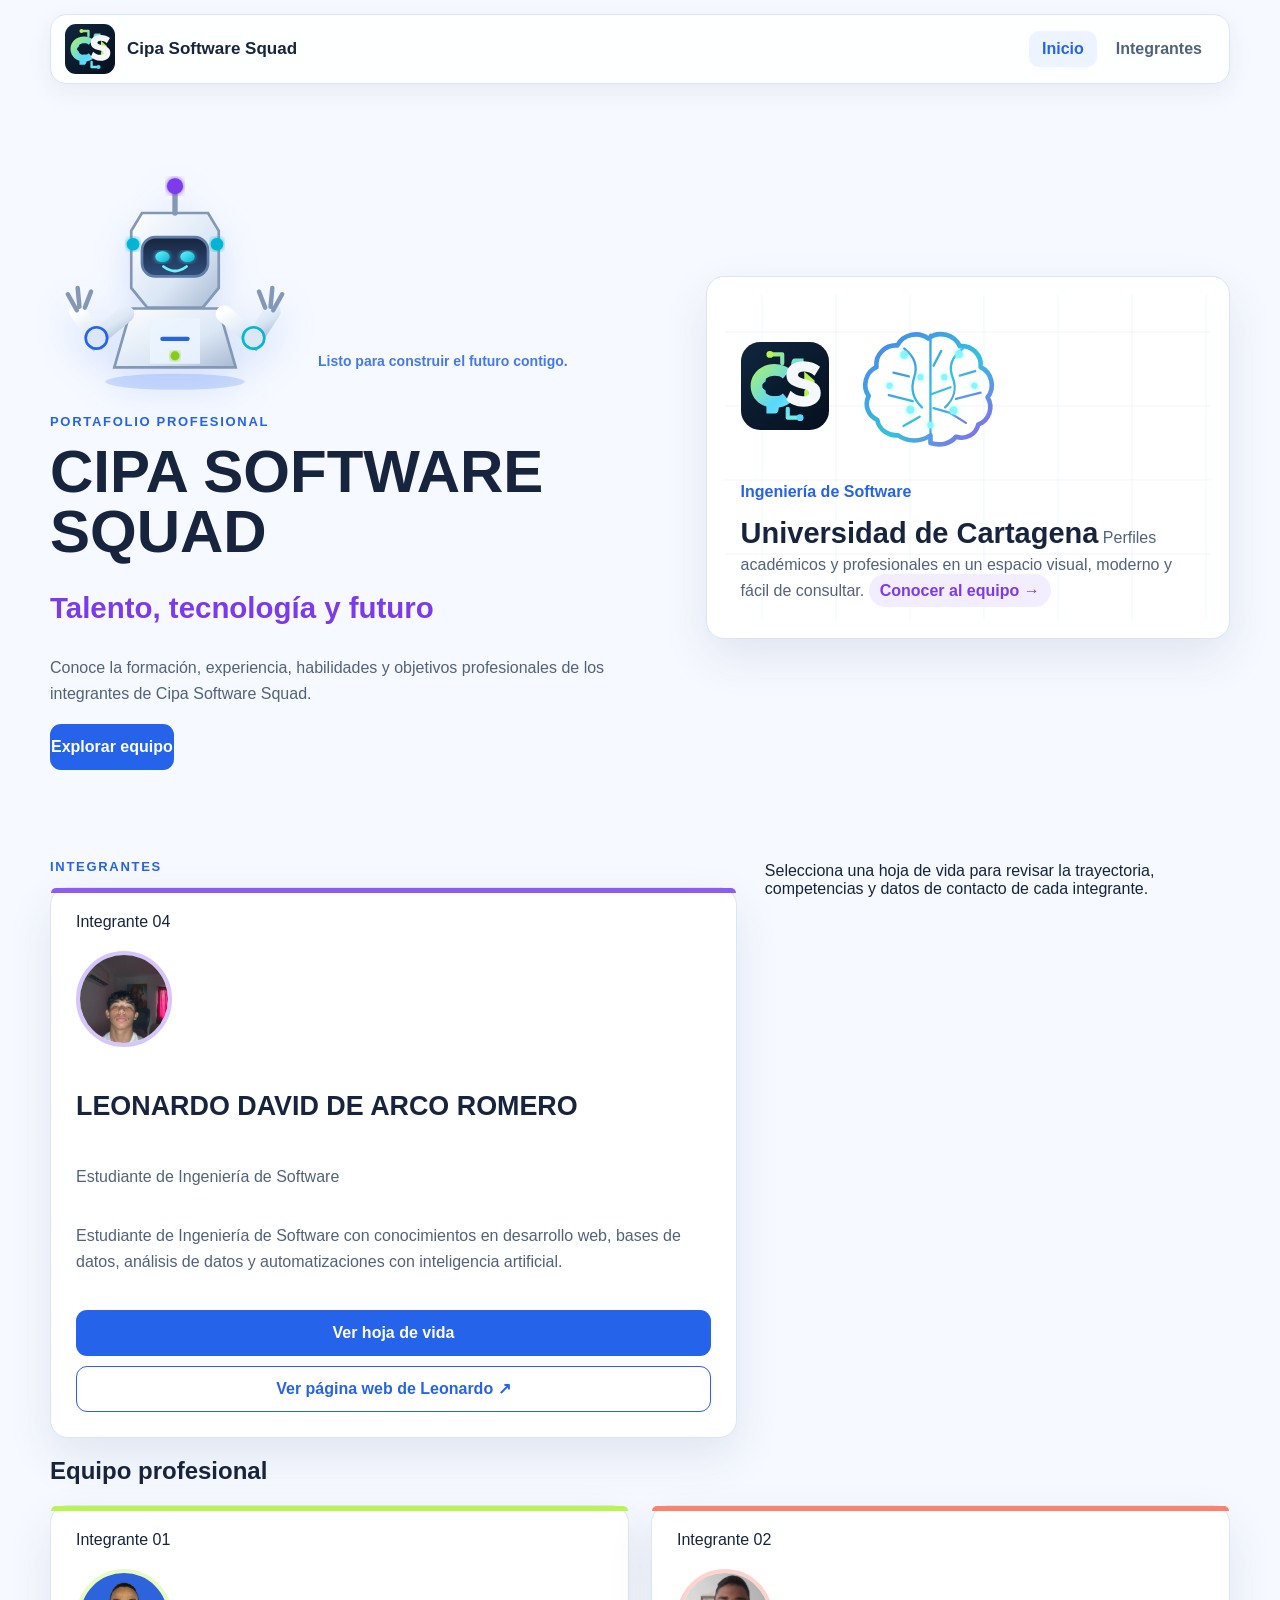
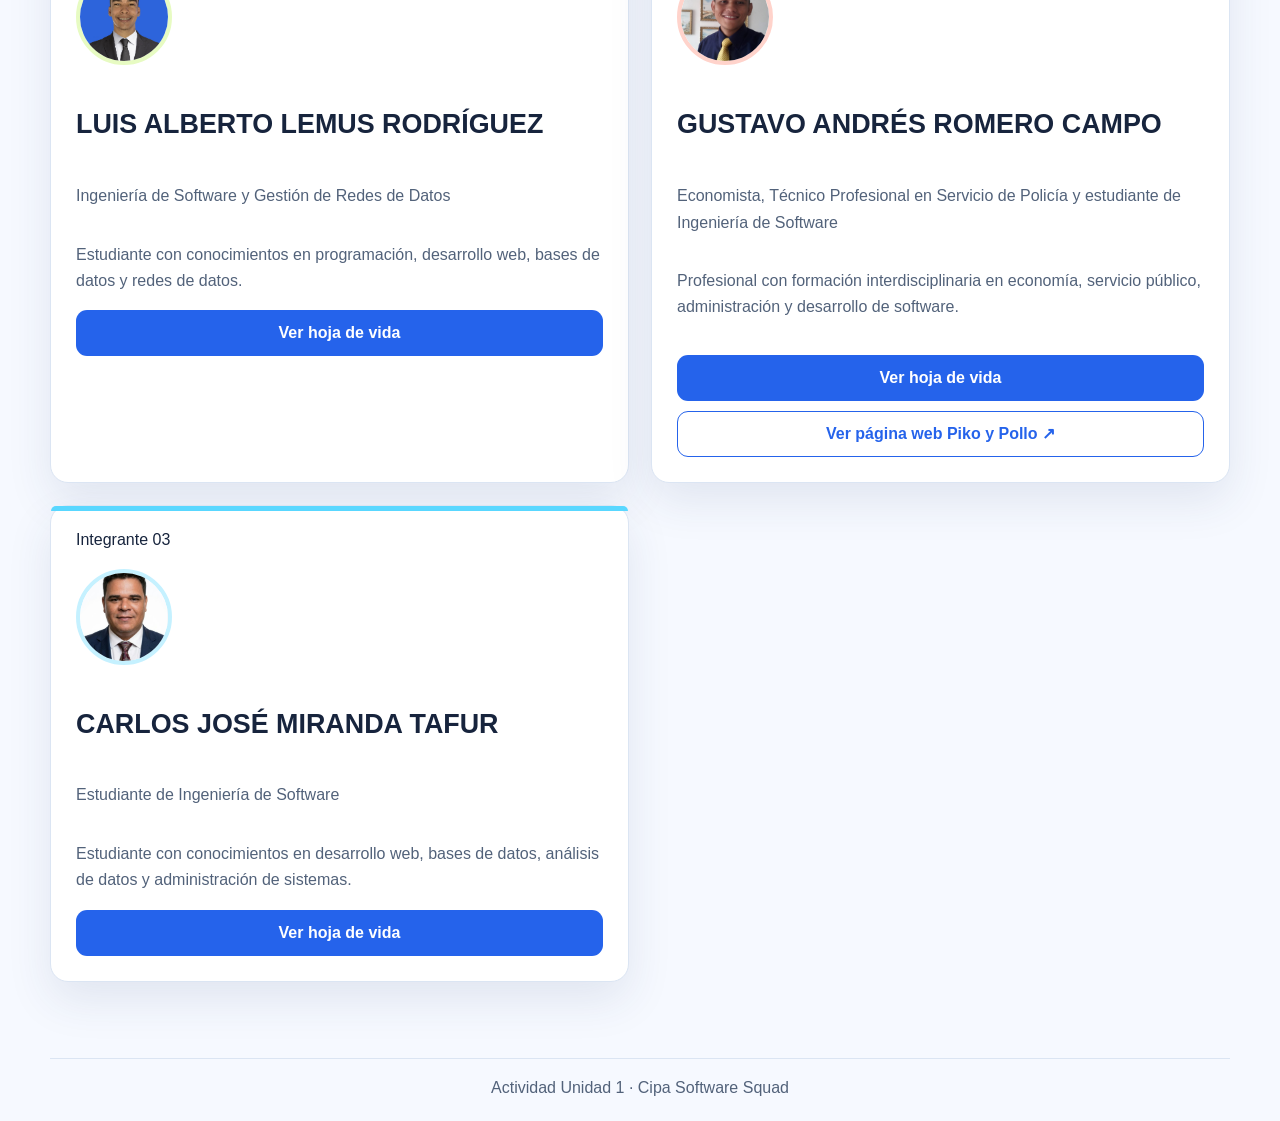
==== commit 1b7dc2d5: "Add files via upload" ====
--- a/static-template/index.html
+++ b/static-template/index.html
@@ -7,6 +7,8 @@
   <title>Cipa Software Squad | Hojas de vida</title>
   <link rel="icon" type="image/svg+xml" href="imagenes/logo-cipa-software-squad.svg">
   <link rel="stylesheet" href="css/estilos.css">
+  <style>.rejilla{grid-template-columns:repeat(2,minmax(0,1fr))}.avatar-iniciales{color:#fff!important;background:linear-gradient(135deg,#8b5cf6,#2563eb)!important;font-size:30px;font-weight:900}@media(max-width:620px){.rejilla{grid-template-columns:1fr}}</style>
+  <style>.hero-panel-visual{display:flex;align-items:center;gap:18px;min-height:150px}.cerebro-presentacion{position:relative;inset:auto;width:170px;height:150px}.robot-boton img{animation:robot-flotar 4.8s ease-in-out infinite}.cerebro-presentacion img{animation:cerebro-pulso 4.2s ease-in-out infinite}@media(max-width:620px){.robot-stage{min-height:180px;align-items:center;gap:8px}.robot-boton{width:175px;height:175px}.robot-mensaje{max-width:150px;margin-bottom:0;font-size:12px}.hero-panel-visual{gap:10px;min-height:120px}.cerebro-presentacion{width:125px;height:110px}.hero-panel{min-height:340px}.hero-panel-texto{padding-top:22px}.robot-boton img{animation:robot-flotar 4.8s ease-in-out infinite}}@media(prefers-reduced-motion:reduce){.robot-boton img,.cerebro-presentacion img{animation:none!important}}</style>
 </head>
 <body>
   <header class="encabezado">
@@ -23,6 +25,12 @@
   <main class="contenedor">
     <section class="hero hero-equipo" id="inicio">
       <div class="hero-contenido revelar">
+        <div class="robot-stage">
+          <button class="robot-boton" type="button" aria-label="Saludar con el robot" aria-describedby="robot-mensaje">
+            <img src="imagenes/robot-cipa.svg" alt="Robot futurista amigable de Cipa Software Squad">
+          </button>
+          <p class="robot-mensaje" id="robot-mensaje" role="status" aria-live="polite">Listo para construir el futuro contigo.</p>
+        </div>
         <p class="sobrelinea">Portafolio profesional</p>
         <h1>CIPA SOFTWARE SQUAD</h1>
         <p class="subtitulo">Talento, tecnología y futuro</p>
@@ -32,7 +40,10 @@
         <a class="boton boton-principal" href="#equipo">Explorar equipo</a>
       </div>
       <a class="hero-panel revelar" id="universidad" href="#equipo" aria-label="Conocer integrantes de Cipa Software Squad">
-        <img class="logo-presentacion" src="imagenes/logo-cipa-software-squad.svg" alt="Logo de Cipa Software Squad">
+        <div class="hero-panel-visual">
+          <img class="logo-presentacion" src="imagenes/logo-cipa-software-squad.svg" alt="Logo de Cipa Software Squad">
+          <div class="cerebro-presentacion" aria-hidden="true"><img src="imagenes/cerebro-digital.svg" alt=""></div>
+        </div>
         <div class="hero-panel-texto">
           <p>Ingeniería de Software</p>
           <strong>Universidad de Cartagena</strong>
@@ -46,6 +57,18 @@
       <div class="titulo-seccion revelar">
         <div>
           <p class="sobrelinea">Integrantes</p>
+
+        <article class="tarjeta revelar" style="--color:#8b5cf6">
+          <span class="numero">Integrante 04</span>
+          <div class="avatar"><img src="imagenes/WhatsApp Image 2026-09-12 at 19.11.04.jpeg" alt="Fotografía de Leonardo David de Arco Romero"></div>
+          <h3>LEONARDO DAVID DE ARCO ROMERO</h3>
+          <p class="formacion">Estudiante de Ingeniería de Software</p>
+          <p>Estudiante de Ingeniería de Software con conocimientos en desarrollo web, bases de datos, análisis de datos y automatizaciones con inteligencia artificial.</p>
+          <div class="tarjeta-acciones">
+            <a class="boton-tarjeta" href="integrante-4.html">Ver hoja de vida</a>
+            <a class="boton-tarjeta boton-web" href="https://leonardodearco.netlify.app/" target="_blank" rel="noopener noreferrer">Ver página web de Leonardo ↗</a>
+          </div>
+        </article>
           <h2>Equipo profesional</h2>
         </div>
         <p>Selecciona una hoja de vida para revisar la trayectoria, competencias y datos de contacto de cada integrante.</p>
@@ -67,7 +90,10 @@
           <h3>GUSTAVO ANDRÉS ROMERO CAMPO</h3>
           <p class="formacion">Economista, Técnico Profesional en Servicio de Policía y estudiante de Ingeniería de Software</p>
           <p>Profesional con formación interdisciplinaria en economía, servicio público, administración y desarrollo de software.</p>
-          <a class="boton-tarjeta" href="integrante-2.html">Ver hoja de vida</a>
+          <div class="tarjeta-acciones">
+            <a class="boton-tarjeta" href="integrante-2.html">Ver hoja de vida</a>
+            <a class="boton-tarjeta boton-web" href="https://tavooromero.github.io/piko-y-pollo/" target="_blank" rel="noopener noreferrer">Ver página web Piko y Pollo ↗</a>
+          </div>
         </article>
 
         <article class="tarjeta revelar" style="--color:#59d7ff">
--- a/static-template/css/estilos.css
+++ b/static-template/css/estilos.css
@@ -1,815 +1,15 @@
-:root {
-  --fondo: #07111f;
-  --fondo-profundo: #03070d;
-  --panel: #101a2a;
-  --panel-2: #152238;
-  --texto: #f4f8fb;
-  --muted: #aeb8c8;
-  --linea: rgba(255, 255, 255, .13);
-  --verde: #b9f451;
-  --sombra: 0 24px 70px rgba(0, 0, 0, .32);
-}
-
-* { box-sizing: border-box; }
-html { scroll-behavior: smooth; scroll-padding-top: 84px; }
-body {
-  margin: 0;
-  color: var(--texto);
-  background:
-    linear-gradient(135deg, rgba(185, 244, 81, .08), transparent 34rem),
-    radial-gradient(circle at 90% 8%, rgba(89, 215, 255, .12), transparent 30rem),
-    linear-gradient(180deg, var(--fondo), var(--fondo-profundo));
-  font-family: "Segoe UI", Arial, Helvetica, sans-serif;
-  font-size: 16px;
-}
-body.menu-abierto { overflow: hidden; }
-
-a { color: inherit; text-decoration: none; }
-button { font: inherit; }
-img { max-width: 100%; }
-
-.encabezado {
-  position: relative;
-  z-index: 20;
-  width: min(1180px, calc(100% - 40px));
-  margin: 14px auto 0;
-  padding: 10px 14px;
-  display: flex;
-  align-items: center;
-  justify-content: space-between;
-  gap: 20px;
-  background: rgba(10, 18, 31, .86);
-  border: 1px solid var(--linea);
-  border-radius: 18px;
-  backdrop-filter: blur(18px);
-  box-shadow: 0 18px 50px rgba(0, 0, 0, .2);
-}
-
-.marca {
-  min-height: 48px;
-  display: flex;
-  align-items: center;
-  gap: 12px;
-  font-size: 17px;
-  font-weight: 800;
-  border-radius: 16px;
-  transition: color .22s ease, transform .22s ease, filter .22s ease;
-}
-
-.marca img {
-  width: 50px;
-  height: 50px;
-  flex: 0 0 auto;
-  display: block;
-  object-fit: contain;
-  border-radius: 15px;
-  transition: transform .24s ease, filter .24s ease;
-}
-.marca:hover,
-.marca:focus-visible {
-  color: var(--verde);
-  outline: none;
-  transform: rotate(-1deg);
-}
-.marca:hover img,
-.marca:focus-visible img {
-  transform: scale(1.08);
-  filter: drop-shadow(0 0 12px rgba(185, 244, 81, .42)) drop-shadow(0 0 18px rgba(89, 215, 255, .26));
-}
-
-.boton-menu {
-  width: 48px;
-  height: 48px;
-  display: none;
-  place-items: center;
-  padding: 0;
-  color: var(--texto);
-  background: rgba(255, 255, 255, .07);
-  border: 1px solid var(--linea);
-  border-radius: 14px;
-  cursor: pointer;
-}
-.boton-menu span {
-  grid-area: 1 / 1;
-  width: 22px;
-  height: 2px;
-  background: currentColor;
-  border-radius: 999px;
-  transition: transform .22s ease, opacity .22s ease;
-}
-.boton-menu span:nth-child(1) { transform: translateY(-7px); }
-.boton-menu span:nth-child(3) { transform: translateY(7px); }
-.boton-menu[aria-expanded="true"] span:nth-child(1) { transform: rotate(45deg); }
-.boton-menu[aria-expanded="true"] span:nth-child(2) { opacity: 0; }
-.boton-menu[aria-expanded="true"] span:nth-child(3) { transform: rotate(-45deg); }
-.boton-menu:focus-visible { outline: 3px solid rgba(89, 215, 255, .75); outline-offset: 3px; }
-
-.menu { display: flex; flex-wrap: wrap; gap: 8px; align-items: center; }
-.menu a {
-  position: relative;
-  min-height: 42px;
-  padding: 10px 14px;
-  display: inline-flex;
-  align-items: center;
-  color: var(--muted);
-  border-radius: 12px;
-  font-size: 15px;
-  font-weight: 700;
-  transition: color .22s ease, background .22s ease;
-}
-.menu a:hover,
-.menu a.activo { color: var(--texto); background: rgba(255, 255, 255, .08); }
-.menu a::after {
-  content: "";
-  position: absolute;
-  left: 14px;
-  right: 14px;
-  bottom: 6px;
-  height: 2px;
-  border-radius: 999px;
-  background: linear-gradient(90deg, var(--verde), #59d7ff);
-  transform: scaleX(0);
-  transform-origin: left;
-  transition: transform .22s ease;
-}
-.menu a:hover::after,
-.menu a.activo::after { transform: scaleX(1); }
-.menu a:focus-visible { outline: 3px solid rgba(89, 215, 255, .75); outline-offset: 3px; }
-.menu a.descarga {
-  color: #07111f;
-  background: var(--verde);
-  box-shadow: 0 12px 28px rgba(185, 244, 81, .16);
-}
-.menu a.descarga::after { display: none; }
-
-.contenedor {
-  width: min(1180px, calc(100% - 40px));
-  margin-inline: auto;
-}
-
-.hero {
-  min-height: auto;
-  display: grid;
-  grid-template-columns: minmax(0, 1.25fr) minmax(320px, .75fr);
-  align-items: center;
-  gap: 34px;
-  padding: 58px 0 46px;
-}
-
-.hero-contenido { max-width: 760px; }
-.sobrelinea {
-  margin: 0 0 16px;
-  color: var(--color, var(--verde));
-  font-size: 14px;
-  font-weight: 800;
-  letter-spacing: 2px;
-  text-transform: uppercase;
-}
-
-h1, h2, h3, p { overflow-wrap: anywhere; }
-h1 {
-  margin: 0;
-  font-size: clamp(46px, 6vw, 72px);
-  line-height: .95;
-  letter-spacing: 0;
-}
-
-.subtitulo {
-  margin: 18px 0 0;
-  color: var(--verde);
-  font-size: clamp(22px, 2.4vw, 34px);
-  font-weight: 800;
-}
-
-.intro {
-  max-width: 680px;
-  margin: 18px 0 24px;
-  color: var(--muted);
-  font-size: clamp(16px, 1.6vw, 18px);
-  line-height: 1.6;
-}
-
-.boton,
-.boton-tarjeta,
-.boton-nav {
-  min-height: 48px;
-  display: inline-flex;
-  align-items: center;
-  justify-content: center;
-  gap: 8px;
-  border: 0;
-  border-radius: 14px;
-  cursor: pointer;
-  font-weight: 800;
-  transition: transform .22s ease, box-shadow .22s ease, background .22s ease, border-color .22s ease;
-}
-
-.boton-principal,
-.boton-tarjeta {
-  color: #07111f;
-  background: var(--color, var(--verde));
-  box-shadow: 0 16px 40px rgba(185, 244, 81, .18);
-}
-
-.boton { padding: 13px 20px; font-size: 16px; }
-.boton-secundario {
-  color: var(--texto);
-  background: rgba(255, 255, 255, .07);
-  border: 1px solid var(--linea);
-}
-
-.boton.deshabilitado {
-  cursor: not-allowed;
-  opacity: .58;
-  box-shadow: none;
-}
-
-.boton:hover,
-.boton-tarjeta:hover,
-.boton-nav:hover { transform: translateY(-2px); box-shadow: 0 18px 42px rgba(0, 0, 0, .25); }
-
-.boton.deshabilitado:hover { transform: none; box-shadow: none; }
-
-.hero-panel {
-  position: relative;
-  min-height: 340px;
-  padding: 28px;
-  display: flex;
-  flex-direction: column;
-  justify-content: space-between;
-  gap: 30px;
-  overflow: hidden;
-  background: linear-gradient(160deg, rgba(21, 34, 56, .94), rgba(11, 18, 31, .98));
-  border: 1px solid var(--linea);
-  border-radius: 28px;
-  box-shadow: var(--sombra);
-  transition: transform .28s ease, box-shadow .28s ease, border-color .28s ease;
-}
-.hero-panel::before {
-  content: "";
-  position: absolute;
-  inset: -1px;
-  padding: 1px;
-  border-radius: inherit;
-  background: linear-gradient(135deg, var(--verde), #59d7ff);
-  opacity: 0;
-  pointer-events: none;
-  -webkit-mask: linear-gradient(#000 0 0) content-box, linear-gradient(#000 0 0);
-  -webkit-mask-composite: xor;
-  mask-composite: exclude;
-  transition: opacity .25s ease;
-}
-.hero-panel::after {
-  content: "";
-  position: absolute;
-  left: var(--brillo-x, 50%);
-  top: var(--brillo-y, 30%);
-  width: 190px;
-  height: 190px;
-  background: radial-gradient(circle, rgba(89, 215, 255, .22), rgba(185, 244, 81, .09), transparent 68%);
-  transform: translate(-50%, -50%);
-  opacity: 0;
-  pointer-events: none;
-  transition: opacity .2s ease;
-}
-.hero-panel:hover,
-.hero-panel:focus-visible {
-  transform: translateY(-8px);
-  border-color: rgba(89, 215, 255, .45);
-  box-shadow: 0 34px 86px rgba(0, 0, 0, .38);
-  outline: none;
-}
-.hero-panel:hover::before,
-.hero-panel:focus-visible::before,
-.hero-panel:hover::after,
-.hero-panel:focus-visible::after { opacity: 1; }
-.hero-panel:active { transform: translateY(-2px) scale(.985); }
-.hero-panel > * { position: relative; z-index: 1; }
-.hero-panel:hover .logo-presentacion,
-.hero-panel:focus-visible .logo-presentacion {
-  transform: scale(1.08);
-  filter: drop-shadow(0 0 12px rgba(185, 244, 81, .35)) drop-shadow(0 0 18px rgba(89, 215, 255, .25));
-}
-.hero-panel:hover strong,
-.hero-panel:focus-visible strong { color: var(--verde); }
-.hero-panel em {
-  width: fit-content;
-  margin-top: 4px;
-  padding: 10px 13px;
-  color: #07111f;
-  background: linear-gradient(90deg, var(--verde), #59d7ff);
-  border-radius: 999px;
-  font-style: normal;
-  font-weight: 900;
-  opacity: 0;
-  transform: translateY(8px);
-  transition: opacity .22s ease, transform .22s ease;
-}
-.hero-panel:hover em,
-.hero-panel:focus-visible em {
-  opacity: 1;
-  transform: translateY(0);
-}
-
-.logo-presentacion {
-  width: clamp(78px, 7vw, 92px);
-  height: clamp(78px, 7vw, 92px);
-  display: block;
-  object-fit: contain;
-  border-radius: 22px;
-  transition: transform .24s ease, filter .24s ease;
-}
-
-.hero-panel-texto { display: grid; gap: 12px; }
-.hero-panel p { margin: 0; color: var(--muted); font-size: 18px; }
-.hero-panel strong { font-size: 30px; line-height: 1.1; transition: color .22s ease; }
-.hero-panel span { color: var(--muted); line-height: 1.65; }
-
-.equipo { padding: 60px 0 72px; }
-.titulo-seccion {
-  margin-bottom: 34px;
-  display: flex;
-  align-items: end;
-  justify-content: space-between;
-  gap: 28px;
-}
-.titulo-seccion h2,
-.panel h2 {
-  margin: 0;
-  font-size: clamp(28px, 3.3vw, 36px);
-  line-height: 1;
-  letter-spacing: 0;
-}
-.titulo-seccion > p {
-  max-width: 520px;
-  margin: 0;
-  color: var(--muted);
-  font-size: 16px;
-  line-height: 1.6;
-}
-
-.rejilla {
-  display: grid;
-  grid-template-columns: repeat(3, minmax(0, 1fr));
-  gap: 20px;
-}
-
-.tarjeta {
-  --color: var(--verde);
-  position: relative;
-  min-height: 425px;
-  padding: 28px;
-  display: flex;
-  flex-direction: column;
-  overflow: hidden;
-  background: linear-gradient(180deg, rgba(21, 34, 56, .94), rgba(13, 23, 39, .98));
-  border: 1px solid var(--linea);
-  border-radius: 24px;
-  box-shadow: 0 18px 54px rgba(0, 0, 0, .18);
-  transition: transform .28s ease, border-color .28s ease, box-shadow .28s ease;
-}
-.tarjeta:hover {
-  transform: translateY(-8px);
-  border-color: color-mix(in srgb, var(--color) 70%, white 10%);
-  box-shadow: 0 28px 70px rgba(0, 0, 0, .3);
-}
-.tarjeta::before {
-  content: "";
-  position: absolute;
-  inset: 0 0 auto;
-  height: 6px;
-  background: var(--color);
-}
-.numero {
-  color: var(--color);
-  font-size: 14px;
-  font-weight: 800;
-  letter-spacing: 2px;
-  text-transform: uppercase;
-}
-.avatar {
-  width: 104px;
-  height: 104px;
-  margin: 22px 0 20px;
-  display: grid;
-  place-items: center;
-  flex: 0 0 auto;
-  color: #07111f;
-  background: var(--color);
-  border-radius: 24px;
-  font-size: 32px;
-  font-weight: 900;
-  overflow: hidden;
-}
-.avatar img { width: 100%; height: 100%; object-fit: cover; object-position: center top; }
-.tarjeta h3 { margin: 0; font-size: clamp(30px, 2.8vw, 38px); line-height: 1.08; }
-.tarjeta p { color: var(--muted); font-size: 15px; line-height: 1.55; }
-.tarjeta .formacion { color: var(--texto); font-weight: 800; }
-.boton-tarjeta {
-  width: 100%;
-  margin-top: auto;
-  min-height: 46px;
-  padding: 12px 16px;
-  font-size: 15px;
-}
-
-.perfil-hero {
-  min-height: auto;
-  display: grid;
-  grid-template-columns: minmax(260px, 340px) minmax(0, 1fr);
-  align-items: center;
-  gap: 46px;
-  padding: 52px 0 34px;
-}
-.foto {
-  max-width: 360px;
-  margin: 0;
-  padding: 12px;
-  background: var(--panel);
-  border: 1px solid var(--linea);
-  border-radius: 30px;
-  box-shadow: 18px 18px 0 color-mix(in srgb, var(--color) 72%, transparent);
-}
-.foto img {
-  width: 100%;
-  aspect-ratio: 4 / 5;
-  display: block;
-  object-fit: cover;
-  object-position: center top;
-  border-radius: 22px;
-}
-.volver {
-  margin-bottom: 24px;
-  display: inline-flex;
-  color: var(--muted);
-  font-size: 15px;
-  font-weight: 800;
-}
-.perfil-info h1 { font-size: clamp(42px, 5vw, 68px); }
-.cargo {
-  margin: 18px 0;
-  color: var(--color);
-  font-size: clamp(18px, 1.8vw, 23px);
-  font-weight: 800;
-  line-height: 1.35;
-}
-.frase-perfil {
-  margin: -6px 0 18px;
-  color: var(--muted);
-  font-size: 17px;
-  font-weight: 800;
-}
-.contacto,
-.datos-rapidos {
-  display: flex;
-  flex-wrap: wrap;
-  gap: 10px;
-  margin-top: 18px;
-}
-.contacto span,
-.contacto a,
-.datos-rapidos span {
-  min-height: 42px;
-  padding: 10px 13px;
-  display: inline-flex;
-  align-items: center;
-  color: var(--muted);
-  border: 1px solid var(--linea);
-  border-radius: 999px;
-  font-size: 15px;
-}
-.acciones-contacto {
-  display: flex;
-  flex-wrap: wrap;
-  gap: 12px;
-  margin-top: 26px;
-}
-
-.nav-secciones {
-  position: relative;
-  z-index: 1;
-  width: min(1180px, calc(100% - 40px));
-  margin: 10px 0 24px;
-  margin-inline: auto;
-  padding: 8px 10px;
-  display: flex;
-  gap: 8px;
-  overflow-x: auto;
-  background: rgba(10, 18, 31, .88);
-  border: 1px solid var(--linea);
-  border-radius: 18px;
-  backdrop-filter: blur(16px);
-}
-.nav-secciones a {
-  min-height: 40px;
-  padding: 9px 12px;
-  display: inline-flex;
-  align-items: center;
-  white-space: nowrap;
-  color: var(--muted);
-  border-radius: 12px;
-  font-size: 14px;
-  font-weight: 800;
-}
-.nav-secciones a:hover,
-.nav-secciones a.activo {
-  color: #07111f;
-  background: var(--color);
-}
-
-.secciones {
-  display: grid;
-  grid-template-columns: repeat(2, minmax(0, 1fr));
-  gap: 20px;
-  padding-bottom: 68px;
-}
-.panel {
-  min-height: 260px;
-  padding: 28px;
-  background: rgba(16, 26, 42, .94);
-  border: 1px solid var(--linea);
-  border-radius: 22px;
-  box-shadow: 0 18px 50px rgba(0, 0, 0, .14);
-}
-.panel-ancho { grid-column: 1 / -1; }
-.panel h2 { margin-bottom: 24px; }
-.panel h3 {
-  margin: 22px 0 8px;
-  color: var(--texto);
-  font-size: 21px;
-}
-.panel p,
-.panel li {
-  color: var(--muted);
-  font-size: 16px;
-  line-height: 1.72;
-}
-.panel ul { padding-left: 20px; }
-.panel hr {
-  margin: 26px 0;
-  border: 0;
-  border-top: 1px solid var(--linea);
-}
-
-.lista-tecnica {
-  display: grid;
-  grid-template-columns: repeat(2, minmax(0, 1fr));
-  gap: 12px;
-  padding: 0;
-  list-style: none;
-}
-.lista-tecnica li {
-  padding: 14px;
-  display: flex;
-  align-items: center;
-  justify-content: space-between;
-  gap: 14px;
-  background: rgba(255, 255, 255, .045);
-  border: 1px solid var(--linea);
-  border-radius: 14px;
-}
-.lista-tecnica li span { color: var(--texto); font-weight: 800; }
-.lista-tecnica small {
-  padding: 6px 9px;
-  white-space: nowrap;
-  color: #07111f;
-  background: var(--color);
-  border-radius: 999px;
-  font-size: 12px;
-  font-weight: 900;
-}
-
-.lista-personal {
-  display: flex;
-  flex-wrap: wrap;
-  gap: 10px;
-  padding: 0;
-  list-style: none;
-}
-.lista-personal li {
-  padding: 11px 14px;
-  color: var(--texto);
-  background: rgba(255, 255, 255, .06);
-  border: 1px solid var(--linea);
-  border-radius: 999px;
-  font-weight: 700;
-}
-
-.grupo-desplegable {
-  margin-top: 14px;
-  background: rgba(255, 255, 255, .045);
-  border: 1px solid var(--linea);
-  border-radius: 16px;
-  overflow: hidden;
-}
-.grupo-desplegable summary {
-  min-height: 54px;
-  padding: 16px 18px;
-  color: var(--texto);
-  cursor: pointer;
-  font-size: 18px;
-  font-weight: 900;
-}
-.grupo-desplegable ul {
-  margin: 0;
-  padding: 0 24px 20px 38px;
-}
-
-.grupos-habilidades {
-  display: grid;
-  grid-template-columns: repeat(2, minmax(0, 1fr));
-  gap: 16px;
-}
-.grupos-habilidades section {
-  padding: 20px;
-  background: rgba(255, 255, 255, .045);
-  border: 1px solid var(--linea);
-  border-radius: 16px;
-}
-.grupos-habilidades h3 { margin-top: 0; color: var(--color); }
-.grupos-habilidades ul { margin: 0; padding-left: 18px; }
-.grupos-habilidades.una-columna { grid-template-columns: 1fr; }
-.disponibilidad {
-  margin-top: 18px;
-  padding: 18px;
-  color: #07111f !important;
-  background: var(--color);
-  border-radius: 16px;
-}
-.disponibilidad strong { color: #07111f; }
-
-.pie {
-  width: min(1180px, calc(100% - 40px));
-  margin: 0 auto 26px;
-  padding-top: 22px;
-  color: var(--muted);
-  border-top: 1px solid var(--linea);
-  font-size: 15px;
-  text-align: center;
-}
-.navegacion-perfiles {
-  display: grid;
-  grid-template-columns: 1fr auto 1fr;
-  gap: 12px;
-  text-align: initial;
-}
-.boton-nav {
-  min-height: 58px;
-  padding: 13px 18px;
-  color: var(--texto);
-  background: rgba(255, 255, 255, .06);
-  border: 1px solid var(--linea);
-}
-.boton-nav span {
-  color: var(--muted);
-  font-size: 14px;
-  font-weight: 700;
-}
-.boton-nav:last-child { text-align: right; }
-.boton-equipo {
-  color: #07111f;
-  background: var(--verde);
-  border-color: var(--verde);
-}
-
-.volver-arriba {
-  position: fixed;
-  right: 22px;
-  bottom: 22px;
-  z-index: 30;
-  width: 52px;
-  height: 52px;
-  display: grid;
-  place-items: center;
-  color: #07111f;
-  background: var(--verde);
-  border: 0;
-  border-radius: 16px;
-  box-shadow: 0 18px 42px rgba(0, 0, 0, .3);
-  cursor: pointer;
-  opacity: 0;
-  pointer-events: none;
-  transform: translateY(14px);
-  transition: opacity .25s ease, transform .25s ease;
-  font-size: 24px;
-  font-weight: 900;
-}
-.volver-arriba.visible {
-  opacity: 1;
-  pointer-events: auto;
-  transform: translateY(0);
-}
-.toast {
-  position: fixed;
-  left: 50%;
-  bottom: 28px;
-  z-index: 40;
-  padding: 12px 16px;
-  color: #07111f;
-  background: var(--verde);
-  border-radius: 999px;
-  box-shadow: 0 18px 42px rgba(0, 0, 0, .3);
-  font-weight: 900;
-  opacity: 0;
-  pointer-events: none;
-  transform: translate(-50%, 12px);
-  transition: opacity .2s ease, transform .2s ease;
-}
-.toast.visible {
-  opacity: 1;
-  transform: translate(-50%, 0);
-}
-
-.revelar {
-  opacity: 0;
-  transform: translateY(22px);
-}
-.revelar.visible {
-  opacity: 1;
-  transform: translateY(0);
-  transition: opacity .6s ease, transform .6s ease;
-}
-
-@media (max-width: 940px) {
-  .hero,
-  .perfil-hero { grid-template-columns: 1fr; min-height: auto; }
-  .hero-panel { min-height: 280px; }
-  .foto { width: min(340px, 88%); }
-  .secciones { grid-template-columns: 1fr; }
-  .navegacion-perfiles { grid-template-columns: 1fr; }
-  .boton-nav,
-  .boton-nav:last-child { justify-content: center; text-align: center; }
-}
-
-@media (max-width: 620px) {
-  .encabezado,
-  .contenedor,
-  .pie { width: calc(100% - 24px); }
-  .encabezado {
-    align-items: center;
-    flex-direction: row;
-    flex-wrap: wrap;
-  }
-  .boton-menu { display: grid; margin-left: auto; }
-  .menu {
-    width: 100%;
-    max-height: 0;
-    padding: 0;
-    display: grid;
-    grid-template-columns: 1fr;
-    overflow: hidden;
-    opacity: 0;
-    pointer-events: none;
-    transition: max-height .26s ease, opacity .22s ease, padding .22s ease;
-  }
-  .encabezado.menu-visible .menu {
-    max-height: 330px;
-    padding-top: 10px;
-    opacity: 1;
-    pointer-events: auto;
-  }
-  .menu a {
-    width: 100%;
-    min-height: 52px;
-    justify-content: center;
-    font-size: 16px;
-  }
-  .rejilla { grid-template-columns: 1fr; }
-  .nav-secciones {
-    width: 100%;
-    overflow-x: auto;
-  }
-  .hero { padding-top: 52px; }
-  h1 { font-size: clamp(38px, 12vw, 54px); }
-  .perfil-info h1 { font-size: clamp(34px, 11vw, 52px); }
-  .titulo-seccion { align-items: flex-start; flex-direction: column; }
-  .tarjeta,
-  .panel { padding: 24px; }
-  .tarjeta { min-height: 400px; }
-  .avatar { width: 92px; height: 92px; margin: 18px 0 18px; }
-  .tarjeta h3 { font-size: clamp(25px, 8vw, 31px); }
-  .tarjeta p { font-size: 14px; }
-  .marca img { width: 48px; height: 48px; }
-  .lista-tecnica,
-  .grupos-habilidades { grid-template-columns: 1fr; }
-  .lista-tecnica li { align-items: flex-start; flex-direction: column; }
-  .contacto a,
-  .contacto span { max-width: 100%; }
-  .acciones-contacto { flex-direction: column; }
-  .boton { width: 100%; }
-}
-
-@media (max-width: 1100px) and (min-width: 621px) {
-  .rejilla { grid-template-columns: repeat(2, minmax(0, 1fr)); }
-}
-
-@media (prefers-reduced-motion: reduce) {
-  *,
-  *::before,
-  *::after {
-    animation-duration: .01ms !important;
-    animation-iteration-count: 1 !important;
-    scroll-behavior: auto !important;
-    transition-duration: .01ms !important;
-  }
-}
+ .rejilla{grid-template-columns:repeat(2,minmax(0,1fr))}.avatar-iniciales{color:#fff;background:linear-gradient(135deg,#8b5cf6,#2563eb);font-size:30px;font-weight:900}
+@media (prefers-reduced-motion:reduce){.robot-boton img,.cerebro-presentacion img{animation:none!important}}
+.robot-boton img{animation:robot-flotar 4.8s ease-in-out infinite}.cerebro-presentacion img{animation:cerebro-pulso 4.2s ease-in-out infinite}@keyframes robot-flotar{0%,100%{transform:translateY(0) translateX(var(--mirada-x,0))}50%{transform:translateY(-6px) translateX(var(--mirada-x,0))}}@keyframes cerebro-pulso{0%,100%{opacity:.7;transform:scale(.98) rotate(-1deg)}50%{opacity:1;transform:scale(1.02) rotate(2deg)}}
+.robot-boton img{transform:translateX(var(--mirada-x,0));transition:transform .18s ease}.pestaña-oculta .hero-panel:after,.pestaña-oculta .robot-boton img{animation-play-state:paused}@media (max-width:620px){.robot-stage{min-height:170px;align-items:center;gap:8px;margin-bottom:14px}.robot-boton{width:175px;height:175px}.robot-mensaje{max-width:150px;margin-bottom:0;font-size:12px}.cerebro-presentacion{right:12px;top:16px;width:125px;height:110px}.hero-panel{min-height:340px;padding:26px}.hero-panel .logo-presentacion{width:72px;height:72px}.hero-panel-texto{padding-top:22px}.robot-boton img{transform:none}}@media (prefers-reduced-motion:reduce){.robot-boton img,.robot-boton,.cerebro-presentacion{transition:none;animation:none!important}.pestaña-oculta .hero-panel:after,.pestaña-oculta .robot-boton img{animation-play-state:paused}}
+.robot-stage{min-height:238px;display:flex;align-items:flex-end;gap:18px;margin:0 0 18px}.robot-boton{width:250px;height:250px;padding:0;background:transparent;border:0;cursor:pointer;filter:drop-shadow(0 16px 18px rgba(37,99,235,.16));transition:filter .25s,transform .25s}.robot-boton:hover,.robot-boton:focus-visible{filter:drop-shadow(0 20px 24px rgba(37,99,235,.25));transform:translateY(-3px)}.robot-boton img{width:100%;height:100%;display:block;object-fit:contain}.robot-boton.saludando img{animation:robot-saludo .9s ease-in-out 2}.robot-mensaje{max-width:270px;min-height:25px;margin:0 0 18px;color:var(--azul);font-size:14px;font-weight:800;opacity:.85}.robot-mensaje.activo{color:var(--violeta)}.cerebro-presentacion{position:absolute;right:22px;top:22px;width:170px;height:150px;opacity:.82;pointer-events:none;transition:filter .3s,opacity .3s}.cerebro-presentacion img{width:100%;height:100%;display:block;object-fit:contain}.hero-panel:hover .cerebro-presentacion,.hero-panel:focus-visible .cerebro-presentacion{opacity:1;filter:drop-shadow(0 0 12px rgba(6,182,212,.38))}.hero-panel .logo-presentacion{position:relative;z-index:2}.hero-panel-texto{position:relative;z-index:2;padding-top:6px}@keyframes robot-saludo{0%,100%{transform:rotate(0)}35%{transform:rotate(-5deg) translateY(-4px)}65%{transform:rotate(5deg) translateY(-2px)}}
+/* The downloadable template keeps the same visual system as the published site. */
+@import url("../../css/estilos.css");
+:root{--fondo:#f6f9ff;--superficie:#fff;--texto:#17243d;--muted:#52627a;--azul:#2563eb;--cian:#06b6d4;--violeta:#7c3aed;--verde:#84cc16;--linea:#dbe5f3;--sombra:0 18px 45px rgba(37,61,105,.1)}
+*{box-sizing:border-box}html{scroll-behavior:smooth;scroll-padding-top:28px}body{margin:0;color:var(--texto);background:var(--fondo);font-family:"Trebuchet MS","Segoe UI",sans-serif;font-size:16px}a{color:inherit;text-decoration:none}button{font:inherit}img{max-width:100%}h1,h2,h3,p{overflow-wrap:anywhere}
+.encabezado,.contenedor,.pie{width:min(1180px,calc(100% - 40px));margin-inline:auto}.encabezado{position:relative;margin-top:14px;padding:9px 14px;display:flex;align-items:center;justify-content:space-between;gap:20px;background:rgba(255,255,255,.94);border:1px solid var(--linea);border-radius:16px;box-shadow:0 8px 24px rgba(37,61,105,.07)}.marca{display:flex;align-items:center;gap:12px;font-size:17px;font-weight:800}.marca img{width:50px;height:50px;object-fit:contain}.menu{display:flex;gap:6px}.menu a,.nav-secciones a{padding:9px 13px;color:var(--muted);border-radius:10px;font-weight:800}.menu a:hover,.menu a.activo,.nav-secciones a:hover,.nav-secciones a.activo{color:var(--azul);background:#eef4ff}.boton-menu{display:none}
+.hero{display:grid;grid-template-columns:minmax(0,1.05fr) minmax(340px,.95fr);align-items:center;gap:clamp(32px,6vw,76px);padding:62px 0 68px}.sobrelinea{color:var(--azul);font-size:13px;font-weight:900;letter-spacing:1.7px;text-transform:uppercase}.hero h1{margin:0;font-size:clamp(44px,5vw,60px);line-height:1}.subtitulo{color:var(--violeta);font-size:clamp(21px,2.3vw,30px);font-weight:800}.intro,.panel p,.panel li,.tarjeta p{color:var(--muted);line-height:1.65}.boton,.boton-tarjeta,.boton-nav{min-height:46px;display:inline-flex;align-items:center;justify-content:center;border:1px solid transparent;border-radius:11px;cursor:pointer;font-weight:800}.boton-principal,.boton-tarjeta{color:#fff;background:var(--azul)}
+.hero-panel,.tarjeta,.panel,.foto{background:var(--superficie);border:1px solid var(--linea);border-radius:18px;box-shadow:var(--sombra)}.hero-panel{position:relative;min-height:320px;padding:34px;display:flex;flex-direction:column;justify-content:space-between;overflow:hidden;isolation:isolate}.hero-panel:before{content:"";position:absolute;inset:18px;z-index:-1;opacity:.8;background-image:linear-gradient(90deg,transparent 49%,rgba(6,182,212,.15) 50%,transparent 51%),linear-gradient(0deg,transparent 49%,rgba(124,58,237,.12) 50%,transparent 51%);background-size:74px 74px;pointer-events:none}.hero-panel>*{position:relative;z-index:1}.logo-presentacion{width:88px;height:88px;object-fit:contain}.hero-panel p{color:var(--azul);font-weight:800}.hero-panel strong{font-size:29px}.hero-panel span{color:var(--muted);line-height:1.65}.hero-panel em{color:var(--violeta);background:#f2edff;padding:8px 11px;border-radius:999px;font-style:normal;font-weight:900}.equipo{padding:8px 0 76px}.titulo-seccion{display:flex;justify-content:space-between;gap:28px}.rejilla{display:grid;grid-template-columns:repeat(3,minmax(0,1fr));gap:22px}.tarjeta{--color:var(--azul);padding:25px;display:flex;flex-direction:column}.tarjeta:before{content:"";height:5px;margin:-25px -25px 20px;background:var(--color);border-radius:18px 18px 0 0}.avatar{width:96px;height:96px;margin:20px 0 17px;border:4px solid color-mix(in srgb,var(--color) 35%,white);border-radius:50%;overflow:hidden}.avatar img{width:100%;height:100%;object-fit:cover}.tarjeta h3{font-size:clamp(24px,2.1vw,28px)}.tarjeta-acciones{margin-top:18px;display:grid;gap:10px}.boton-tarjeta{width:100%;min-height:46px}.boton-web{color:var(--azul);background:transparent;border-color:var(--azul)}
+.perfil-hero{display:grid;grid-template-columns:minmax(230px,310px) minmax(0,1fr);gap:42px;padding:48px 0 32px}.foto{padding:10px}.foto img{width:100%;aspect-ratio:4/5;object-fit:cover;border-radius:15px}.perfil-info h1{font-size:clamp(40px,4.7vw,58px)}.contacto,.datos-rapidos{display:flex;flex-wrap:wrap;gap:9px}.contacto a,.datos-rapidos span{padding:9px 12px;color:var(--muted);border:1px solid var(--linea);border-radius:10px}.nav-secciones{display:flex;gap:6px;overflow-x:auto;margin:8px auto 22px;padding:7px;background:var(--superficie);border:1px solid var(--linea);border-radius:13px}.secciones{display:grid;grid-template-columns:repeat(2,minmax(0,1fr));gap:20px;padding-bottom:62px}.panel{min-height:0;padding:26px}.panel-ancho{grid-column:1/-1}.lista-tecnica{display:grid;grid-template-columns:repeat(2,minmax(0,1fr));gap:10px;padding:0;list-style:none}.lista-tecnica li,.grupo-desplegable,.grupos-habilidades section{padding:12px;background:#f8faff;border:1px solid var(--linea);border-radius:11px}.lista-tecnica small{padding:5px 8px;color:#fff;background:var(--azul);border-radius:7px}.lista-personal{display:flex;flex-wrap:wrap;gap:9px;padding:0;list-style:none}.lista-personal li{padding:10px 13px;background:#f2f6ff;border:1px solid var(--linea);border-radius:9px}.grupos-habilidades{display:grid;grid-template-columns:repeat(2,minmax(0,1fr));gap:14px}.grupos-habilidades.una-columna{grid-template-columns:1fr}
+.tarjeta-proyecto{max-width:820px;padding:21px;background:#f8faff;border:1px solid #b9d5fb;border-radius:15px}.proyecto-cabecera{display:flex;align-items:center;gap:13px}.proyecto-icono{width:46px;height:46px;display:grid;place-items:center;color:#fff;background:linear-gradient(135deg,var(--azul),var(--violeta));border-radius:12px;font-size:25px}.proyecto-estado{margin-left:auto;padding:6px 10px;color:#3f6212;background:#ecfccb;border:1px solid #bef264;border-radius:999px;font-size:12px}.proyecto-enlace{width:fit-content;padding:10px 15px}.pie{margin-bottom:24px;padding-top:20px;color:var(--muted);border-top:1px solid var(--linea);text-align:center}.navegacion-perfiles{display:grid;grid-template-columns:1fr auto 1fr;gap:10px}.boton-nav{padding:12px 16px;color:var(--azul);background:var(--superficie);border-color:var(--linea)}.boton-equipo{color:#fff;background:var(--azul)}.revelar{opacity:0;transform:translateY(16px)}.revelar.visible{opacity:1;transform:none;transition:opacity .55s,transform .55s}
+@media(max-width:940px){.hero,.perfil-hero{grid-template-columns:1fr}.secciones{grid-template-columns:1fr}.navegacion-perfiles{grid-template-columns:1fr}.boton-nav{justify-content:center}}@media(max-width:1100px) and (min-width:621px){.rejilla{grid-template-columns:repeat(2,minmax(0,1fr))}}@media(max-width:620px){.encabezado,.contenedor,.pie{width:calc(100% - 24px)}.boton-menu{display:grid;margin-left:auto}.menu{width:100%;max-height:0;display:grid;overflow:hidden}.encabezado.menu-visible .menu{max-height:180px}.menu a{justify-content:center}.rejilla{grid-template-columns:1fr}h1{font-size:clamp(32px,10vw,40px)}.tarjeta,.panel{padding:22px}.tarjeta:before{margin:-22px -22px 20px}.lista-tecnica,.grupos-habilidades{grid-template-columns:1fr}.proyecto-cabecera{align-items:flex-start;flex-wrap:wrap}.proyecto-estado{margin-left:0}.proyecto-enlace{width:100%}}@media(prefers-reduced-motion:reduce){*,*::before,*::after{animation-duration:.01ms!important;transition-duration:.01ms!important;scroll-behavior:auto!important}.revelar,.revelar.visible{transform:none}}
